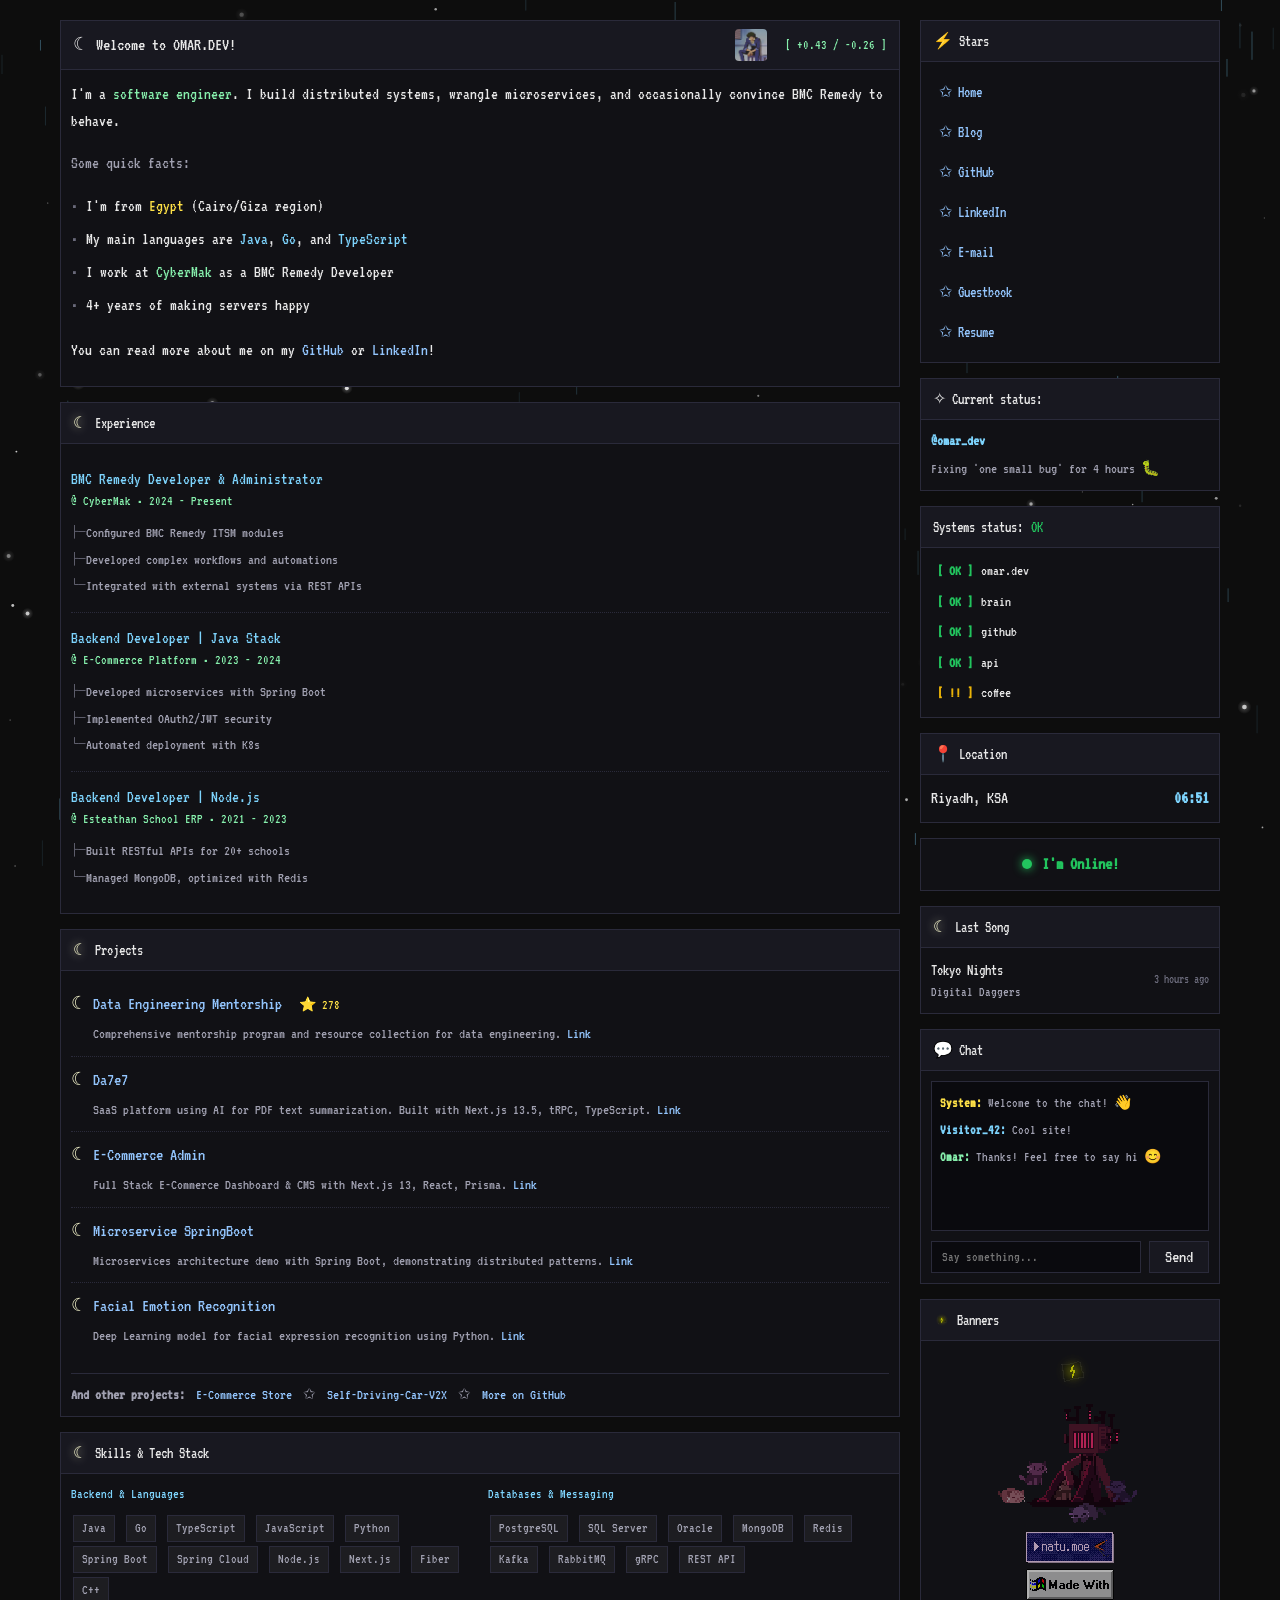
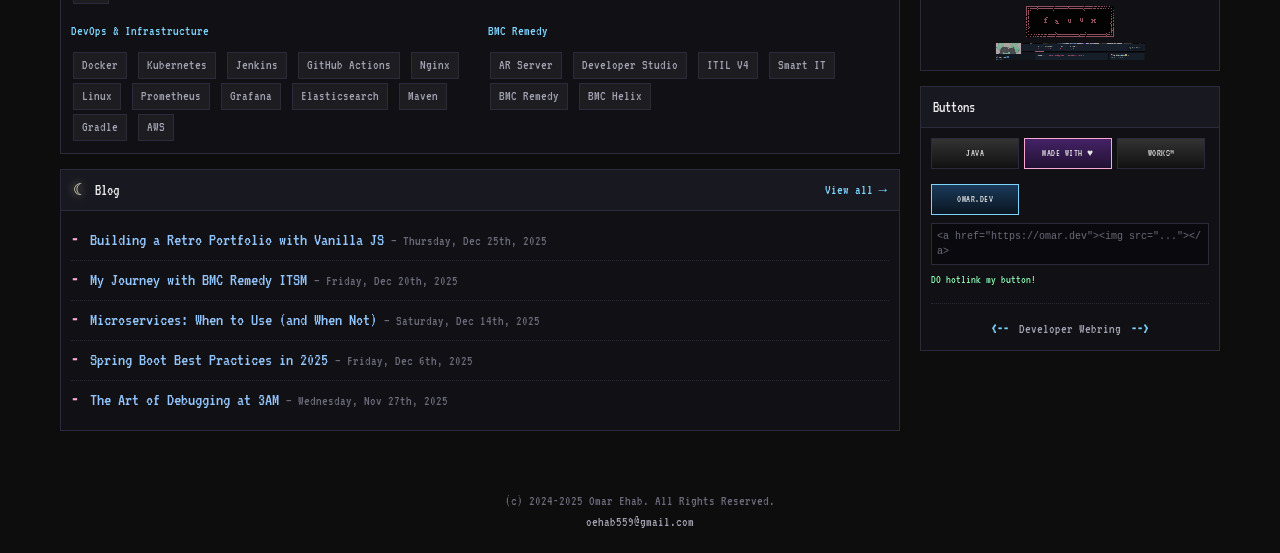
==== index.html @ df3dd36c "Revamp portfolio layout and functionality with new design elements, including a rain and stars backg" ====
<!DOCTYPE html>
<html lang="en">
<head>
  <meta charset="UTF-8">
  <meta name="viewport" content="width=device-width, initial-scale=1.0">
  <title>OMAR.DEV - Welcome!</title>
  
  <!-- Favicon -->
  <link rel="icon" href="./assets/images/neon-o-icon.svg" type="image/svg+xml">
  <link rel="alternate icon" href="./assets/images/logo-2.png" type="image/png">
  
  <!-- Google Fonts -->
  <link rel="preconnect" href="https://fonts.googleapis.com">
  <link rel="preconnect" href="https://fonts.gstatic.com" crossorigin>
  <link href="https://fonts.googleapis.com/css2?family=VT323&family=Pixelify+Sans:wght@400;500;600&display=swap" rel="stylesheet">
  
  <!-- Stylesheet -->
  <link rel="stylesheet" href="./assets/css/style.css">
</head>
<body>
  <!-- Rain/Stars Canvas Background -->
  <canvas id="background-canvas"></canvas>
  
  <!-- Main Container -->
  <div class="site-container">
    
    <!-- Left Column -->
    <div class="column column-left">
      
      <!-- Welcome Box -->
      <div class="box welcome-box">
        <div class="box-header">
          <img src="./assets/images/moon.png" alt="" class="moon-icon" onerror="this.outerHTML='☾'">
          Welcome to OMAR.DEV!
          <img src="./assets/images/new-profile pic.png" alt="Omar" class="avatar-small" onerror="this.style.display='none'">
          <a href="#" class="mood-link" id="mood-tracker" title="Mood tracker">[ +0.72 / -0.28 ]</a>
        </div>
        <div class="box-content welcome-content">
          <!-- <p>This is my <span class="highlight-text">li</span>t<span class="highlight-text">t</span>le website and portfolio with the old web aesthetic.</p> -->
          
          <p>I'm a <span class="text-green">software engineer</span>. I build distributed systems, wrangle microservices, and occasionally convince BMC Remedy to behave.</p>
          
          <p class="quick-facts-title">Some quick facts:</p>
          <ul class="quick-facts">
            <li>I'm from <span class="text-yellow">Egypt</span> (Cairo/Giza region)</li>
            <li>My main languages are <span class="text-cyan">Java</span>, <span class="text-cyan">Go</span>, and <span class="text-cyan">TypeScript</span></li>
            <!-- <li>I love <span class="moon-inline">☾</span> the Moon and dark themes</li> -->
            <li>I work at <span class="text-green">CyberMak</span> as a BMC Remedy Developer</li>
            <li>4+ years of making servers happy</li>
            <!-- <li>Coffee consumption: <span class="text-yellow">Critical</span></li> -->
          </ul>
          
          <p>You can read more about me on my <a href="https://github.com/OmarEhab007" target="_blank">GitHub</a> or <a href="https://www.linkedin.com/in/omar-e-a94808144/" target="_blank">LinkedIn</a>!</p>
        </div>
      </div>
      
      <!-- Experience Box -->
      <div class="box experience-box">
        <div class="box-header">
          <span class="moon-inline">☾</span> Experience
        </div>
        <div class="box-content">
          <div class="exp-item">
            <div class="exp-title">BMC Remedy Developer & Administrator</div>
            <div class="exp-meta">@ CyberMak • 2024 - Present</div>
            <ul class="exp-list">
              <li>Configured BMC Remedy ITSM modules</li>
              <li>Developed complex workflows and automations</li>
              <li>Integrated with external systems via REST APIs</li>
            </ul>
          </div>
          <div class="exp-item">
            <div class="exp-title">Backend Developer | Java Stack</div>
            <div class="exp-meta">@ E-Commerce Platform • 2023 - 2024</div>
            <ul class="exp-list">
              <li>Developed microservices with Spring Boot</li>
              <li>Implemented OAuth2/JWT security</li>
              <li>Automated deployment with K8s</li>
            </ul>
          </div>
          <div class="exp-item">
            <div class="exp-title">Backend Developer | Node.js</div>
            <div class="exp-meta">@ Esteathan School ERP • 2021 - 2023</div>
            <ul class="exp-list">
              <li>Built RESTful APIs for 20+ schools</li>
              <li>Managed MongoDB, optimized with Redis</li>
            </ul>
          </div>
        </div>
      </div>
      
      <!-- Projects Box -->
      <div class="box projects-box">
        <div class="box-header">
          <span class="moon-inline">☾</span> Projects
        </div>
        <div class="box-content">
          <ul class="projects-list">
            <li>
              <a href="https://github.com/OmarEhab007/Data_Engineering_Mentorship" target="_blank" class="project-link">
                <span class="project-icon">☾</span> Data Engineering Mentorship
              </a>
              <span class="project-stars">⭐ 278</span>
              <p class="project-desc">Comprehensive mentorship program and resource collection for data engineering. <a href="https://github.com/OmarEhab007/Data_Engineering_Mentorship" target="_blank">Link</a></p>
            </li>
            <li>
              <a href="https://github.com/OmarEhab007/Da7e7" target="_blank" class="project-link">
                <span class="project-icon">☾</span> Da7e7
              </a>
              <p class="project-desc">SaaS platform using AI for PDF text summarization. Built with Next.js 13.5, tRPC, TypeScript. <a href="https://github.com/OmarEhab007/Da7e7" target="_blank">Link</a></p>
            </li>
            <li>
              <a href="https://github.com/OmarEhab007/ecommerce-admin" target="_blank" class="project-link">
                <span class="project-icon">☾</span> E-Commerce Admin
              </a>
              <p class="project-desc">Full Stack E-Commerce Dashboard & CMS with Next.js 13, React, Prisma. <a href="https://github.com/OmarEhab007/ecommerce-admin" target="_blank">Link</a></p>
            </li>
            <li>
              <a href="https://github.com/OmarEhab007/Microservice-SpringBoot" target="_blank" class="project-link">
                <span class="project-icon">☾</span> Microservice SpringBoot
              </a>
              <p class="project-desc">Microservices architecture demo with Spring Boot, demonstrating distributed patterns. <a href="https://github.com/OmarEhab007/Microservice-SpringBoot" target="_blank">Link</a></p>
            </li>
            <li>
              <a href="https://github.com/OmarEhab007/Facial-emotion-recognition" target="_blank" class="project-link">
                <span class="project-icon">☾</span> Facial Emotion Recognition
              </a>
              <p class="project-desc">Deep Learning model for facial expression recognition using Python. <a href="https://github.com/OmarEhab007/Facial-emotion-recognition" target="_blank">Link</a></p>
            </li>
          </ul>
          
          <div class="other-projects">
            <strong>And other projects:</strong>
            <a href="https://github.com/OmarEhab007/ecommerce-store" target="_blank">E-Commerce Store</a> ✩
            <a href="https://github.com/OmarEhab007" target="_blank">Self-Driving-Car-V2X</a> ✩
            <a href="https://github.com/OmarEhab007" target="_blank">More on GitHub</a>
          </div>
        </div>
      </div>
      
      <!-- Skills Box -->
      <div class="box skills-box">
        <div class="box-header">
          <span class="moon-inline">☾</span> Skills & Tech Stack
        </div>
        <div class="box-content">
          <div class="skills-grid">
            <div class="skill-group">
              <h4>Backend & Languages</h4>
              <span class="skill-tag">Java</span>
              <span class="skill-tag">Go</span>
              <span class="skill-tag">TypeScript</span>
              <span class="skill-tag">JavaScript</span>
              <span class="skill-tag">Python</span>
              <span class="skill-tag">Spring Boot</span>
              <span class="skill-tag">Spring Cloud</span>
              <span class="skill-tag">Node.js</span>
              <span class="skill-tag">Next.js</span>
              <span class="skill-tag">Fiber</span>
              <span class="skill-tag">C++</span>
            </div>
            <div class="skill-group">
              <h4>Databases & Messaging</h4>
              <span class="skill-tag">PostgreSQL</span>
              <span class="skill-tag">SQL Server</span>
              <span class="skill-tag">Oracle</span>
              <span class="skill-tag">MongoDB</span>
              <span class="skill-tag">Redis</span>
              <span class="skill-tag">Kafka</span>
              <span class="skill-tag">RabbitMQ</span>
              <span class="skill-tag">gRPC</span>
              <span class="skill-tag">REST API</span>
            </div>
            <div class="skill-group">
              <h4>DevOps & Infrastructure</h4>
              <span class="skill-tag">Docker</span>
              <span class="skill-tag">Kubernetes</span>
              <span class="skill-tag">Jenkins</span>
              <span class="skill-tag">GitHub Actions</span>
              <span class="skill-tag">Nginx</span>
              <span class="skill-tag">Linux</span>
              <span class="skill-tag">Prometheus</span>
              <span class="skill-tag">Grafana</span>
              <span class="skill-tag">Elasticsearch</span>
              <span class="skill-tag">Maven</span>
              <span class="skill-tag">Gradle</span>
              <span class="skill-tag">AWS</span>
            </div>
            <div class="skill-group">
              <h4>BMC Remedy</h4>
              <span class="skill-tag">AR Server</span>
              <span class="skill-tag">Developer Studio</span>
              <span class="skill-tag">ITIL V4</span>
              <span class="skill-tag">Smart IT</span>
              <span class="skill-tag">BMC Remedy</span>
              <span class="skill-tag">BMC Helix</span>
            </div>
          </div>
        </div>
      </div>
      
      <!-- Blog Box -->
      <div class="box blog-box">
        <div class="box-header">
          <span class="moon-inline">☾</span> Blog
          <a href="blog.html" class="view-all-link" title="View all posts">View all →</a>
        </div>
        <div class="box-content">
          <ul class="blog-list">
            <li>
              <span class="blog-bullet">-</span>
              <a href="blog.html?post=building-retro-portfolio">Building a Retro Portfolio with Vanilla JS</a>
              <span class="blog-date">— Thursday, Dec 25th, 2025</span>
            </li>
            <li>
              <span class="blog-bullet">-</span>
              <a href="blog.html?post=bmc-remedy-journey">My Journey with BMC Remedy ITSM</a>
              <span class="blog-date">— Friday, Dec 20th, 2025</span>
            </li>
            <li>
              <span class="blog-bullet">-</span>
              <a href="blog.html?post=microservices-when-to-use">Microservices: When to Use (and When Not)</a>
              <span class="blog-date">— Saturday, Dec 14th, 2025</span>
            </li>
            <li>
              <span class="blog-bullet">-</span>
              <a href="blog.html?post=spring-boot-best-practices">Spring Boot Best Practices in 2025</a>
              <span class="blog-date">— Friday, Dec 6th, 2025</span>
            </li>
            <li>
              <span class="blog-bullet">-</span>
              <a href="blog.html?post=debugging-at-3am">The Art of Debugging at 3AM</a>
              <span class="blog-date">— Wednesday, Nov 27th, 2025</span>
            </li>
          </ul>
        </div>
      </div>
      
    </div>
    
    <!-- Right Column -->
    <div class="column column-right">
      
      <!-- Navigation Links -->
      <div class="box links-box">
        <div class="box-header">
          <img src="./assets/images/electricity.png" alt="" class="elec-icon" onerror="this.outerHTML='⚡'">
          Stars
        </div>
        <div class="box-content">
          <ul class="nav-links">
            <li><a href="#" class="nav-link">✩ Home</a></li>
            <li><a href="blog.html" class="nav-link">✩ Blog</a></li>
            <li><a href="https://github.com/OmarEhab007" target="_blank" class="nav-link">✩ GitHub</a></li>
            <li><a href="https://www.linkedin.com/in/omar-e-a94808144/" target="_blank" class="nav-link">✩ LinkedIn</a></li>
            <li><a href="mailto:oehab559@gmail.com" class="nav-link">✩ E-mail</a></li>
            <li><a href="#guestbook" class="nav-link">✩ Guestbook</a></li>
            <li><a href="./Omar_Ehab_resume.pdf" target="_blank" class="nav-link">✩ Resume</a></li>
          </ul>
        </div>
      </div>
      
      <!-- Current Status -->
      <div class="box current-status-box">
        <div class="box-header">✧ Current status:</div>
        <div class="box-content">
          <div class="twitter-status">
            <span class="status-username">@omar_dev</span>
            <p class="status-text" id="current-status-text">Probably debugging something at 3am ☕</p>
          </div>
        </div>
      </div>
      
      <!-- System Status -->
      <div class="box status-box">
        <div class="box-header">Systems status: <span class="status-ok-text">OK</span></div>
        <div class="box-content status-content">
          <div class="status-item"><span class="status-ok">[ OK ]</span> omar.dev</div>
          <div class="status-item"><span class="status-ok">[ OK ]</span> brain</div>
          <div class="status-item"><span class="status-ok">[ OK ]</span> github</div>
          <div class="status-item"><span class="status-ok">[ OK ]</span> api</div>
          <div class="status-item clickable" id="coffee-status"><span class="status-warn">[ !! ]</span> coffee</div>
          <!-- <div class="status-item"><span class="status-warn">[ ?? ]</span> sanity</div> -->
        </div>
      </div>
      
      <!-- Weather/Location Widget -->
      <div class="box location-box">
        <div class="box-header">📍 Location</div>
        <div class="box-content">
          <div class="location-info">
            <span class="location-city">Riyadh, KSA</span>
            <span class="location-time" id="local-time">--:--</span>
          </div>
        </div>
      </div>
      
      <!-- Online Status -->
      <div class="box online-box">
        <div class="online-indicator">
          <span class="online-dot"></span>
          <span class="online-text">I'm Online!</span>
        </div>
      </div>
      
      <!-- Now Playing -->
      <div class="box nowplaying-box">
        <div class="box-header">
          <span class="moon-inline">☾</span> Last Song
        </div>
        <div class="box-content nowplaying-content">
          <div class="track-info">
            <a href="https://www.last.fm/music/M83/_/Midnight+City" target="_blank" class="track-link">
              <span class="track-name" id="lastfm-track">Midnight City</span>
              <span class="track-artist" id="lastfm-artist">M83</span>
            </a>
          </div>
          <div class="track-time" id="lastfm-time">2 hours ago</div>
        </div>
      </div>
      
      <!-- Chat Widget -->
      <div class="box chat-box">
        <div class="box-header">
          <img src="./assets/images/chat.png" alt="" class="chat-icon" onerror="this.outerHTML='💬'">
          Chat
        </div>
        <div class="box-content">
          <div class="chat-messages" id="chat-messages">
            <div class="chat-msg">
              <span class="chat-user system">System:</span>
              <span class="chat-text">Welcome to the chat! 👋</span>
            </div>
            <div class="chat-msg">
              <span class="chat-user visitor">Visitor_42:</span>
              <span class="chat-text">Cool site!</span>
            </div>
            <div class="chat-msg">
              <span class="chat-user omar">Omar:</span>
              <span class="chat-text">Thanks! Feel free to say hi 😊</span>
            </div>
          </div>
          <div class="chat-input-area">
            <input type="text" id="chat-input" placeholder="Say something..." maxlength="100">
            <button id="chat-send">Send</button>
          </div>
        </div>
      </div>
      
      <!-- Banners -->
      <div class="box banners-box">
        <div class="box-header">
          <img src="./assets/images/electricity_on.png" alt="" class="elec-icon" onerror="this.style.display='none'">
          Banners
        </div>
        <div class="box-content banners-content">
          <div class="banners-list">
            <a href="https://github.com/OmarEhab007" target="_blank" class="banner-link floating" title="Electricity">
              <img src="./assets/images/electricity_on.png" alt="Electricity" class="banner-img">
            </a>
            <a href="https://github.com/OmarEhab007" target="_blank" class="banner-link gliding" title="Kelvin">
              <img src="./assets/images/kelvin.gif" alt="Kelvin" class="banner-img">
            </a>
            <a href="https://natu.moe" target="_blank" class="banner-link floating" title="Natu.moe">
              <img src="./assets/images/natumoe.gif" alt="Natu.moe" class="banner-img">
            </a>
            <a href="https://github.com/OmarEhab007" target="_blank" class="banner-link gliding" title="Windows 95">
              <img src="./assets/images/win95.gif" alt="Windows 95" class="banner-img">
            </a>
            <a href="https://fauux.neocities.org" target="_blank" class="banner-link floating" title="Fauux">
              <img src="./assets/images/fauux.gif" alt="Fauux" class="banner-img">
            </a>
            <a href="https://github.com/OmarEhab007" target="_blank" class="banner-link gliding" title="Old Twitter">
              <img src="./assets/images/oldtwitter.gif" alt="Old Twitter" class="banner-img">
            </a>
          </div>
        </div>
      </div>
      
      <!-- 88x31 Buttons -->
      <div class="box buttons-box">
        <div class="box-header">Buttons</div>
        <div class="box-content buttons-content">
          <div class="buttons-grid">
            <!-- <a href="#" class="button-88x31" title="HTML5">
              <span>HTML5</span>
            </a> -->
            <!-- <a href="#" class="button-88x31" title="CSS3">
              <span>CSS3</span>
            </a> -->
            <!-- <a href="#" class="button-88x31" title="JavaScript">
              <span>JS</span>
            </a> -->
            <a href="#" class="button-88x31" title="Java">
              <span>JAVA</span>
            </a>
            <a href="#" class="button-88x31 special" title="Made with love">
              <span>Made with ♥</span>
            </a>
            <!-- <a href="#" class="button-88x31" title="Web 1.0 Aesthetic">
              <span>Web 1.0</span>
            </a>
            <a href="#" class="button-88x31" title="No AI Art">
              <span>NO AI ART</span>
            </a> -->
            <a href="#" class="button-88x31" title="Works on my machine">
              <span>WORKS™</span>
            </a>
          </div>
          
          <!-- <div class="cool-sites">
            <p><em>&lt;-- cool sites</em></p>
            <div class="cool-sites-buttons">
              <a href="https://neocities.org" target="_blank" class="button-88x31-img" title="Neocities">
                <span>neocities</span>
              </a>
            </div>
          </div> -->
          
          <!-- My Button -->
          <div class="my-button-section">
            <div class="button-88x31 my-button">
              <span>OMAR.DEV</span>
            </div>
            <div class="hotlink-code">
              <code>&lt;a href="https://omar.dev"&gt;&lt;img src="..."&gt;&lt;/a&gt;</code>
              <p class="hotlink-note">DO hotlink my button!</p>
            </div>
          </div>
          
          <!-- Webring -->
          <div class="webring">
            <a href="#" class="webring-link">&lt;--</a>
            <span class="webring-name">Developer Webring</span>
            <a href="#" class="webring-link">--&gt;</a>
          </div>
        </div>
      </div>
      
    </div>
    
  </div>
  
  <!-- Footer -->
  <footer class="site-footer">
    <p>(c) 2024-2025 Omar Ehab. All Rights Reserved.</p>
    <p><a href="mailto:oehab559@gmail.com">oehab559@gmail.com</a></p>
  </footer>

  <!-- JavaScript -->
  <script src="./assets/js/script.js"></script>
</body>
</html>
---- assets/css/style.css ----
/*-----------------------------------*\
  #OMAR.DEV - dimden.dev inspired
  Retro Web / Neocities Aesthetic
\*-----------------------------------*/

/*-----------------------------------*\
  #CSS VARIABLES
\*-----------------------------------*/

:root {
  /* Background Colors */
  --bg-dark: #0d0d0d;
  --bg-box: #111115;
  --bg-box-header: #181820;
  --bg-input: #0a0a0e;
  
  /* Border Colors */
  --border-main: #2a2a3a;
  --border-hover: #3a3a5a;
  
  /* Text Colors */
  --text-primary: #e8e8e8;
  --text-secondary: #a0a0b0;
  --text-dim: #6a6a7a;
  --text-cyan: #7dd3fc;
  --text-green: #86efac;
  --text-yellow: #fde047;
  --text-pink: #f9a8d4;
  --text-purple: #c4b5fd;
  
  /* Status Colors */
  --status-ok: #22c55e;
  --status-warn: #eab308;
  --status-error: #ef4444;
  
  /* Accent */
  --accent-moon: #ffffd4;
  --accent-link: #93c5fd;
  --accent-link-hover: #f9a8d4;
  
  /* Typography */
  --font-main: 'VT323', 'Courier New', monospace;
  --font-pixel: 'Pixelify Sans', 'VT323', monospace;
  
  /* Sizes */
  --border-radius: 0px;
  --box-padding: 10px;
  
  /* Transitions */
  --transition: 0.15s ease;
}

/*-----------------------------------*\
  #CSS RESET
\*-----------------------------------*/

*,
*::before,
*::after {
  margin: 0;
  padding: 0;
  box-sizing: border-box;
}

html {
  scroll-behavior: smooth;
}

body {
  font-family: var(--font-main);
  font-size: 18px;
  line-height: 1.5;
  color: var(--text-primary);
  background: var(--bg-dark);
  min-height: 100vh;
}

a {
  color: var(--accent-link);
  text-decoration: none;
  transition: color var(--transition);
}

a:hover {
  color: var(--accent-link-hover);
}

ul, ol {
  list-style: none;
}

img {
  max-width: 100%;
  display: inline-block;
  vertical-align: middle;
}

button, input, textarea {
  font-family: inherit;
  font-size: inherit;
}

button {
  cursor: pointer;
}

/*-----------------------------------*\
  #CANVAS BACKGROUND
\*-----------------------------------*/

#background-canvas {
  position: fixed;
  top: 0;
  left: 0;
  width: 100%;
  height: 100%;
  z-index: -1;
  pointer-events: none;
}

/*-----------------------------------*\
  #SITE CONTAINER
\*-----------------------------------*/

.site-container {
  max-width: 1200px;
  margin: 0 auto;
  padding: 20px;
  display: grid;
  grid-template-columns: 1fr 300px;
  gap: 20px;
}

/*-----------------------------------*\
  #COLUMNS
\*-----------------------------------*/

.column {
  display: flex;
  flex-direction: column;
  gap: 15px;
}

.column-left {
  /* Main content column */
}

.column-right {
  /* Sidebar column */
}

/*-----------------------------------*\
  #BOX COMPONENT
\*-----------------------------------*/

.box {
  background: var(--bg-box);
  border: 1px solid var(--border-main);
  border-radius: var(--border-radius);
}

.box-header {
  background: var(--bg-box-header);
  padding: 8px 12px;
  border-bottom: 1px solid var(--border-main);
  font-size: 16px;
  color: var(--text-primary);
  display: flex;
  align-items: center;
  gap: 8px;
  flex-wrap: wrap;
}

.box-content {
  padding: var(--box-padding);
}

/*-----------------------------------*\
  #WELCOME BOX
\*-----------------------------------*/

.welcome-box .box-header {
  font-size: 18px;
}

.moon-icon {
  width: 20px;
  height: 20px;
  image-rendering: pixelated;
}

.avatar-small {
  width: 32px;
  height: 32px;
  border-radius: 4px;
  margin-left: auto;
}

.mood-link {
  font-size: 14px;
  color: var(--text-green);
  margin-left: 10px;
}

.mood-link:hover {
  color: var(--text-yellow);
}

.welcome-content {
  font-size: 17px;
  line-height: 1.6;
}

.welcome-content p {
  margin-bottom: 12px;
}

.highlight-text {
  text-decoration: underline;
  text-decoration-style: dotted;
}

.text-cyan { color: var(--text-cyan); }
.text-green { color: var(--text-green); }
.text-yellow { color: var(--text-yellow); }
.text-pink { color: var(--text-pink); }
.text-purple { color: var(--text-purple); }

.moon-inline {
  color: var(--accent-moon);
  text-shadow: 0 0 10px var(--accent-moon);
}

.quick-facts-title {
  color: var(--text-secondary);
  margin-top: 15px;
}

.quick-facts {
  margin: 10px 0 15px 0;
}

.quick-facts li {
  padding: 3px 0;
  padding-left: 15px;
  position: relative;
}

.quick-facts li::before {
  content: '•';
  position: absolute;
  left: 0;
  color: var(--text-dim);
}

/*-----------------------------------*\
  #BLOG BOX
\*-----------------------------------*/

.rss-link {
  margin-left: auto;
  font-size: 14px;
}

.view-all-link {
  margin-left: auto;
  font-size: 14px;
  color: var(--text-cyan);
}

.view-all-link:hover {
  color: var(--text-pink);
}

.blog-list li {
  padding: 6px 0;
  border-bottom: 1px dotted var(--border-main);
}

.blog-list li:last-child {
  border-bottom: none;
}

.blog-bullet {
  color: var(--text-pink);
  font-weight: bold;
  margin-right: 5px;
}

.blog-date {
  color: var(--text-dim);
  font-size: 14px;
}

/*-----------------------------------*\
  #PROJECTS BOX
\*-----------------------------------*/

.projects-list li {
  padding: 10px 0;
  border-bottom: 1px dotted var(--border-main);
}

.projects-list li:last-child {
  border-bottom: none;
}

.project-link {
  font-size: 18px;
  display: inline-flex;
  align-items: center;
  gap: 6px;
}

.project-icon {
  color: var(--accent-moon);
}

.project-stars {
  font-size: 14px;
  color: var(--text-yellow);
  margin-left: 10px;
}

.project-desc {
  font-size: 15px;
  color: var(--text-secondary);
  margin-top: 5px;
  padding-left: 22px;
}

.other-projects {
  margin-top: 15px;
  padding-top: 10px;
  border-top: 1px solid var(--border-main);
  font-size: 15px;
  color: var(--text-secondary);
}

.other-projects a {
  margin: 0 5px;
}

/*-----------------------------------*\
  #SKILLS BOX
\*-----------------------------------*/

.skills-grid {
  display: grid;
  grid-template-columns: repeat(2, 1fr);
  gap: 15px;
}

.skill-group h4 {
  font-size: 14px;
  color: var(--text-cyan);
  margin-bottom: 8px;
  font-weight: normal;
}

.skill-tag {
  display: inline-block;
  font-size: 14px;
  color: var(--text-secondary);
  background: rgba(255, 255, 255, 0.05);
  padding: 2px 8px;
  margin: 2px;
  border: 1px solid var(--border-main);
}

/*-----------------------------------*\
  #EXPERIENCE BOX
\*-----------------------------------*/

.exp-item {
  padding: 12px 0;
  border-bottom: 1px dotted var(--border-main);
}

.exp-item:last-child {
  border-bottom: none;
}

.exp-title {
  font-size: 17px;
  color: var(--text-cyan);
}

.exp-meta {
  font-size: 14px;
  color: var(--text-green);
  margin-bottom: 8px;
}

.exp-list {
  font-size: 15px;
  color: var(--text-secondary);
}

.exp-list li {
  padding: 2px 0;
  padding-left: 15px;
  position: relative;
}

.exp-list li::before {
  content: '├─';
  position: absolute;
  left: 0;
  color: var(--text-dim);
  font-size: 12px;
}

.exp-list li:last-child::before {
  content: '└─';
}

/*-----------------------------------*\
  #STATUS BOX
\*-----------------------------------*/

.status-ok-text {
  color: var(--status-ok);
}

.status-content {
  padding: 8px !important;
}

.status-item {
  font-size: 15px;
  padding: 4px 8px;
  display: flex;
  align-items: center;
  gap: 8px;
}

.status-item.clickable {
  cursor: pointer;
  transition: background var(--transition);
}

.status-item.clickable:hover {
  background: rgba(234, 179, 8, 0.1);
}

.status-ok {
  color: var(--status-ok);
  font-weight: bold;
}

.status-warn {
  color: var(--status-warn);
  font-weight: bold;
}

.status-error {
  color: var(--status-error);
  font-weight: bold;
}

/*-----------------------------------*\
  #CHAT BOX
\*-----------------------------------*/

.chat-icon {
  width: 18px;
  height: 18px;
}

.chat-messages {
  height: 150px;
  overflow-y: auto;
  background: var(--bg-input);
  border: 1px solid var(--border-main);
  padding: 8px;
  margin-bottom: 10px;
  font-size: 14px;
}

.chat-msg {
  padding: 3px 0;
}

.chat-user {
  font-weight: bold;
}

.chat-user.system { color: var(--text-yellow); }
.chat-user.visitor { color: var(--text-cyan); }
.chat-user.omar { color: var(--text-green); }

.chat-text {
  color: var(--text-secondary);
}

.chat-input-area {
  display: flex;
  gap: 8px;
}

.chat-input-area input {
  flex: 1;
  background: var(--bg-input);
  border: 1px solid var(--border-main);
  color: var(--text-primary);
  padding: 6px 10px;
  font-size: 14px;
}

.chat-input-area input:focus {
  outline: none;
  border-color: var(--text-cyan);
}

.chat-input-area button {
  background: var(--bg-box-header);
  border: 1px solid var(--border-main);
  color: var(--text-primary);
  padding: 6px 15px;
  transition: all var(--transition);
}

.chat-input-area button:hover {
  background: var(--text-cyan);
  color: var(--bg-dark);
}

/*-----------------------------------*\
  #NOW PLAYING BOX
\*-----------------------------------*/

.nowplaying-content {
  display: flex;
  align-items: center;
  justify-content: space-between;
  gap: 10px;
}

.track-link {
  display: flex;
  flex-direction: column;
}

.track-name {
  font-size: 16px;
  color: var(--text-primary);
}

.track-artist {
  font-size: 14px;
  color: var(--text-secondary);
}

.track-time {
  font-size: 13px;
  color: var(--text-dim);
}

/*-----------------------------------*\
  #NAV LINKS BOX
\*-----------------------------------*/

.elec-icon {
  width: 16px;
  height: 16px;
}

.nav-links li {
  padding: 4px 0;
}

.nav-link {
  font-size: 16px;
  display: block;
  padding: 4px 8px;
  transition: all var(--transition);
}

.nav-link:hover {
  background: rgba(147, 197, 253, 0.1);
}

/*-----------------------------------*\
  #ONLINE STATUS
\*-----------------------------------*/

.online-box {
  text-align: center;
}

.online-indicator {
  padding: 12px;
  display: flex;
  align-items: center;
  justify-content: center;
  gap: 10px;
}

.online-dot {
  width: 10px;
  height: 10px;
  background: var(--status-ok);
  border-radius: 50%;
  animation: pulse 2s infinite;
  box-shadow: 0 0 10px var(--status-ok);
}

@keyframes pulse {
  0%, 100% { opacity: 1; transform: scale(1); }
  50% { opacity: 0.6; transform: scale(1.2); }
}

.online-text {
  color: var(--status-ok);
  font-weight: bold;
}

/*-----------------------------------*\
  #CURRENT STATUS
\*-----------------------------------*/

.twitter-status {
  font-size: 15px;
}

.status-username {
  color: var(--text-cyan);
  font-weight: bold;
}

.status-text {
  color: var(--text-secondary);
  margin-top: 5px;
}

/*-----------------------------------*\
  #LOCATION BOX
\*-----------------------------------*/

.location-info {
  display: flex;
  justify-content: space-between;
  align-items: center;
}

.location-city {
  color: var(--text-primary);
}

.location-time {
  color: var(--text-cyan);
  font-weight: bold;
}

/*-----------------------------------*\
  #BANNERS BOX
\*-----------------------------------*/

.banners-content {
  padding: 10px;
  position: relative;
  overflow: hidden;
  background: var(--bg-box);
}

.banners-list {
  display: flex;
  flex-direction: column;
  gap: 6px;
  margin-bottom: 0;
  position: relative;
  z-index: 1;
}

.banner-link {
  display: block;
  text-decoration: none;
  transition: all 0.3s ease;
  position: relative;
  max-width: 150px;
  margin: 0 auto;
  opacity: 0.8;
}

.banner-img {
  display: block;
  width: 100%;
  max-width: 150px;
  height: auto;
  image-rendering: pixelated;
  image-rendering: -moz-crisp-edges;
  image-rendering: crisp-edges;
  transition: all 0.3s ease;
  filter: brightness(0.85);
}

/* Floating banners animation - gentle up and down */
.banner-link.floating .banner-img {
  animation: float 4s ease-in-out infinite;
}

@keyframes float {
  0%, 100% {
    transform: translateY(0px);
  }
  50% {
    transform: translateY(-8px);
  }
}

/* Gliding banners animation - subtle horizontal movement */
.banner-link.gliding .banner-img {
  animation: glide 5s ease-in-out infinite;
}

@keyframes glide {
  0%, 100% {
    transform: translateX(0px);
  }
  50% {
    transform: translateX(8px);
  }
}

/* Neon glow effects on hover */
.banner-link:hover .banner-img {
  filter: brightness(1.3) drop-shadow(0 0 8px rgba(125, 211, 252, 0.8)) drop-shadow(0 0 12px rgba(125, 211, 252, 0.6)) drop-shadow(0 0 16px rgba(125, 211, 252, 0.4));
  transform: scale(1.05);
  opacity: 1;
}

.banner-link:hover {
  opacity: 1;
}

/* Variant neon effects for different banners */
.banner-link:nth-child(1):hover .banner-img {
  filter: brightness(1.4) drop-shadow(0 0 10px rgba(255, 255, 255, 0.9)) drop-shadow(0 0 15px rgba(255, 255, 255, 0.7)) drop-shadow(0 0 20px rgba(255, 255, 255, 0.5));
}

.banner-link:nth-child(2):hover .banner-img {
  filter: brightness(1.3) drop-shadow(0 0 8px rgba(249, 168, 212, 0.8)) drop-shadow(0 0 12px rgba(249, 168, 212, 0.6)) drop-shadow(0 0 16px rgba(249, 168, 212, 0.4));
}

.banner-link:nth-child(3):hover .banner-img {
  filter: brightness(1.35) drop-shadow(0 0 9px rgba(125, 211, 252, 0.85)) drop-shadow(0 0 14px rgba(125, 211, 252, 0.65)) drop-shadow(0 0 18px rgba(125, 211, 252, 0.45));
}

.banner-link:nth-child(4):hover .banner-img {
  filter: brightness(1.3) drop-shadow(0 0 8px rgba(253, 224, 71, 0.8)) drop-shadow(0 0 12px rgba(253, 224, 71, 0.6)) drop-shadow(0 0 16px rgba(253, 224, 71, 0.4));
}

.banner-link:nth-child(5):hover .banner-img {
  filter: brightness(1.3) drop-shadow(0 0 8px rgba(249, 168, 212, 0.8)) drop-shadow(0 0 12px rgba(249, 168, 212, 0.6)) drop-shadow(0 0 16px rgba(249, 168, 212, 0.4));
}

.banner-link:nth-child(6):hover .banner-img {
  filter: brightness(1.3) drop-shadow(0 0 8px rgba(125, 211, 252, 0.8)) drop-shadow(0 0 12px rgba(125, 211, 252, 0.6)) drop-shadow(0 0 16px rgba(125, 211, 252, 0.4));
}

.banner-link:active .banner-img {
  transform: scale(0.95);
}

/*-----------------------------------*\
  #88x31 BUTTONS
\*-----------------------------------*/

.buttons-content {
  padding: 10px;
}

.buttons-grid {
  display: flex;
  flex-wrap: wrap;
  gap: 5px;
  margin-bottom: 15px;
}

.button-88x31 {
  width: 88px;
  height: 31px;
  background: linear-gradient(180deg, #333 0%, #111 100%);
  border: 1px solid var(--border-main);
  display: flex;
  align-items: center;
  justify-content: center;
  color: var(--text-primary);
  font-size: 10px;
  text-transform: uppercase;
  letter-spacing: 0.5px;
  transition: all var(--transition);
  text-decoration: none;
}

.button-88x31:hover {
  border-color: var(--text-cyan);
  box-shadow: 0 0 8px rgba(125, 211, 252, 0.3);
  color: var(--text-cyan);
}

.button-88x31.special {
  background: linear-gradient(180deg, #442266 0%, #221133 100%);
  border-color: var(--text-pink);
}

.button-88x31.special:hover {
  border-color: var(--text-pink);
  box-shadow: 0 0 8px rgba(249, 168, 212, 0.3);
  color: var(--text-pink);
}

.button-88x31-img {
  width: 88px;
  height: 31px;
  background: linear-gradient(180deg, #222 0%, #0a0a0a 100%);
  border: 1px solid var(--border-main);
  display: flex;
  align-items: center;
  justify-content: center;
  font-size: 9px;
  color: var(--text-secondary);
  text-decoration: none;
}

.button-88x31-img:hover {
  border-color: var(--accent-link);
}

.cool-sites {
  margin-bottom: 15px;
  padding-bottom: 15px;
  border-bottom: 1px dotted var(--border-main);
}

.cool-sites p {
  font-size: 14px;
  color: var(--text-dim);
  margin-bottom: 8px;
}

.cool-sites-buttons {
  display: flex;
  flex-wrap: wrap;
  gap: 5px;
}

.my-button-section {
  margin-bottom: 15px;
  padding-bottom: 15px;
  border-bottom: 1px dotted var(--border-main);
}

.my-button {
  background: linear-gradient(180deg, #1a3a5a 0%, #0a1520 100%);
  border-color: var(--text-cyan);
  margin-bottom: 8px;
}

.hotlink-code {
  font-size: 12px;
}

.hotlink-code code {
  display: block;
  background: var(--bg-input);
  padding: 5px;
  border: 1px solid var(--border-main);
  color: var(--text-dim);
  font-size: 10px;
  word-break: break-all;
}

.hotlink-note {
  color: var(--text-green);
  font-size: 12px;
  margin-top: 5px;
}

.webring {
  display: flex;
  align-items: center;
  justify-content: center;
  gap: 10px;
  font-size: 14px;
}

.webring-link {
  color: var(--text-cyan);
  font-weight: bold;
}

.webring-name {
  color: var(--text-secondary);
}

/*-----------------------------------*\
  #GUESTBOOK
\*-----------------------------------*/

.guestbook-entries {
  max-height: 200px;
  overflow-y: auto;
  margin-bottom: 15px;
  padding-right: 5px;
}

.gb-entry {
  padding: 10px;
  background: var(--bg-input);
  border: 1px solid var(--border-main);
  margin-bottom: 8px;
}

.gb-name {
  color: var(--text-cyan);
  font-weight: bold;
}

.gb-date {
  color: var(--text-dim);
  font-size: 12px;
  margin-left: 10px;
}

.gb-msg {
  color: var(--text-secondary);
  margin-top: 5px;
  font-size: 15px;
}

.guestbook-form {
  display: flex;
  flex-direction: column;
  gap: 8px;
}

.guestbook-form input,
.guestbook-form textarea {
  background: var(--bg-input);
  border: 1px solid var(--border-main);
  color: var(--text-primary);
  padding: 8px;
  font-size: 14px;
}

.guestbook-form input:focus,
.guestbook-form textarea:focus {
  outline: none;
  border-color: var(--text-cyan);
}

.guestbook-form textarea {
  min-height: 60px;
  resize: vertical;
}

.guestbook-form button {
  background: var(--bg-box-header);
  border: 1px solid var(--border-main);
  color: var(--text-primary);
  padding: 8px 15px;
  align-self: flex-start;
  transition: all var(--transition);
}

.guestbook-form button:hover {
  background: var(--text-cyan);
  color: var(--bg-dark);
}

/*-----------------------------------*\
  #CONTROLS BOX
\*-----------------------------------*/

.controls-content {
  display: flex;
  flex-direction: column;
  gap: 8px;
}

.control-item {
  display: flex;
  align-items: center;
  gap: 10px;
  font-size: 14px;
  color: var(--text-secondary);
  cursor: pointer;
}

.control-item input {
  accent-color: var(--text-cyan);
}

.control-item:hover {
  color: var(--text-primary);
}

/*-----------------------------------*\
  #FOOTER
\*-----------------------------------*/

.site-footer {
  text-align: center;
  padding: 20px;
  margin-top: 20px;
  font-size: 14px;
  color: var(--text-dim);
}

.site-footer a {
  color: var(--text-secondary);
}

/*-----------------------------------*\
  #SCROLLBAR
\*-----------------------------------*/

::-webkit-scrollbar {
  width: 8px;
  height: 8px;
}

::-webkit-scrollbar-track {
  background: var(--bg-dark);
}

::-webkit-scrollbar-thumb {
  background: var(--border-main);
}

::-webkit-scrollbar-thumb:hover {
  background: var(--border-hover);
}

/*-----------------------------------*\
  #SELECTION
\*-----------------------------------*/

::selection {
  background: var(--text-pink);
  color: var(--bg-dark);
}

/*-----------------------------------*\
  #RESPONSIVE - TABLET
\*-----------------------------------*/

@media (max-width: 900px) {
  .site-container {
    grid-template-columns: 1fr;
  }
  
  .column-right {
    display: grid;
    grid-template-columns: repeat(2, 1fr);
    gap: 15px;
  }
  
  .buttons-box {
    grid-column: 1 / -1;
  }
  
  .guestbook-box {
    grid-column: 1 / -1;
  }
}

/*-----------------------------------*\
  #RESPONSIVE - MOBILE
\*-----------------------------------*/

@media (max-width: 600px) {
  .site-container {
    padding: 10px;
  }
  
  .column-right {
    grid-template-columns: 1fr;
  }
  
  .skills-grid {
    grid-template-columns: 1fr;
  }
  
  .box-header {
    font-size: 14px;
  }
  
  .welcome-content {
    font-size: 15px;
  }
  
  .buttons-grid {
    justify-content: center;
  }
}

/*-----------------------------------*\
  #RAIN DROPS (for rain effect)
\*-----------------------------------*/

.rain-drop {
  position: fixed;
  top: -50px;
  width: 2px;
  height: 20px;
  background: linear-gradient(180deg, transparent, rgba(125, 211, 252, 0.4));
  pointer-events: none;
  z-index: -1;
}

/*-----------------------------------*\
  #NOTIFICATION
\*-----------------------------------*/

.notification {
  position: fixed;
  top: 20px;
  left: 50%;
  transform: translateX(-50%);
  background: var(--bg-box);
  border: 1px solid var(--text-cyan);
  color: var(--text-primary);
  padding: 12px 24px;
  font-size: 14px;
  z-index: 1000;
  animation: slide-down 0.3s ease;
}

@keyframes slide-down {
  from {
    opacity: 0;
    transform: translateX(-50%) translateY(-20px);
  }
  to {
    opacity: 1;
    transform: translateX(-50%) translateY(0);
  }
}
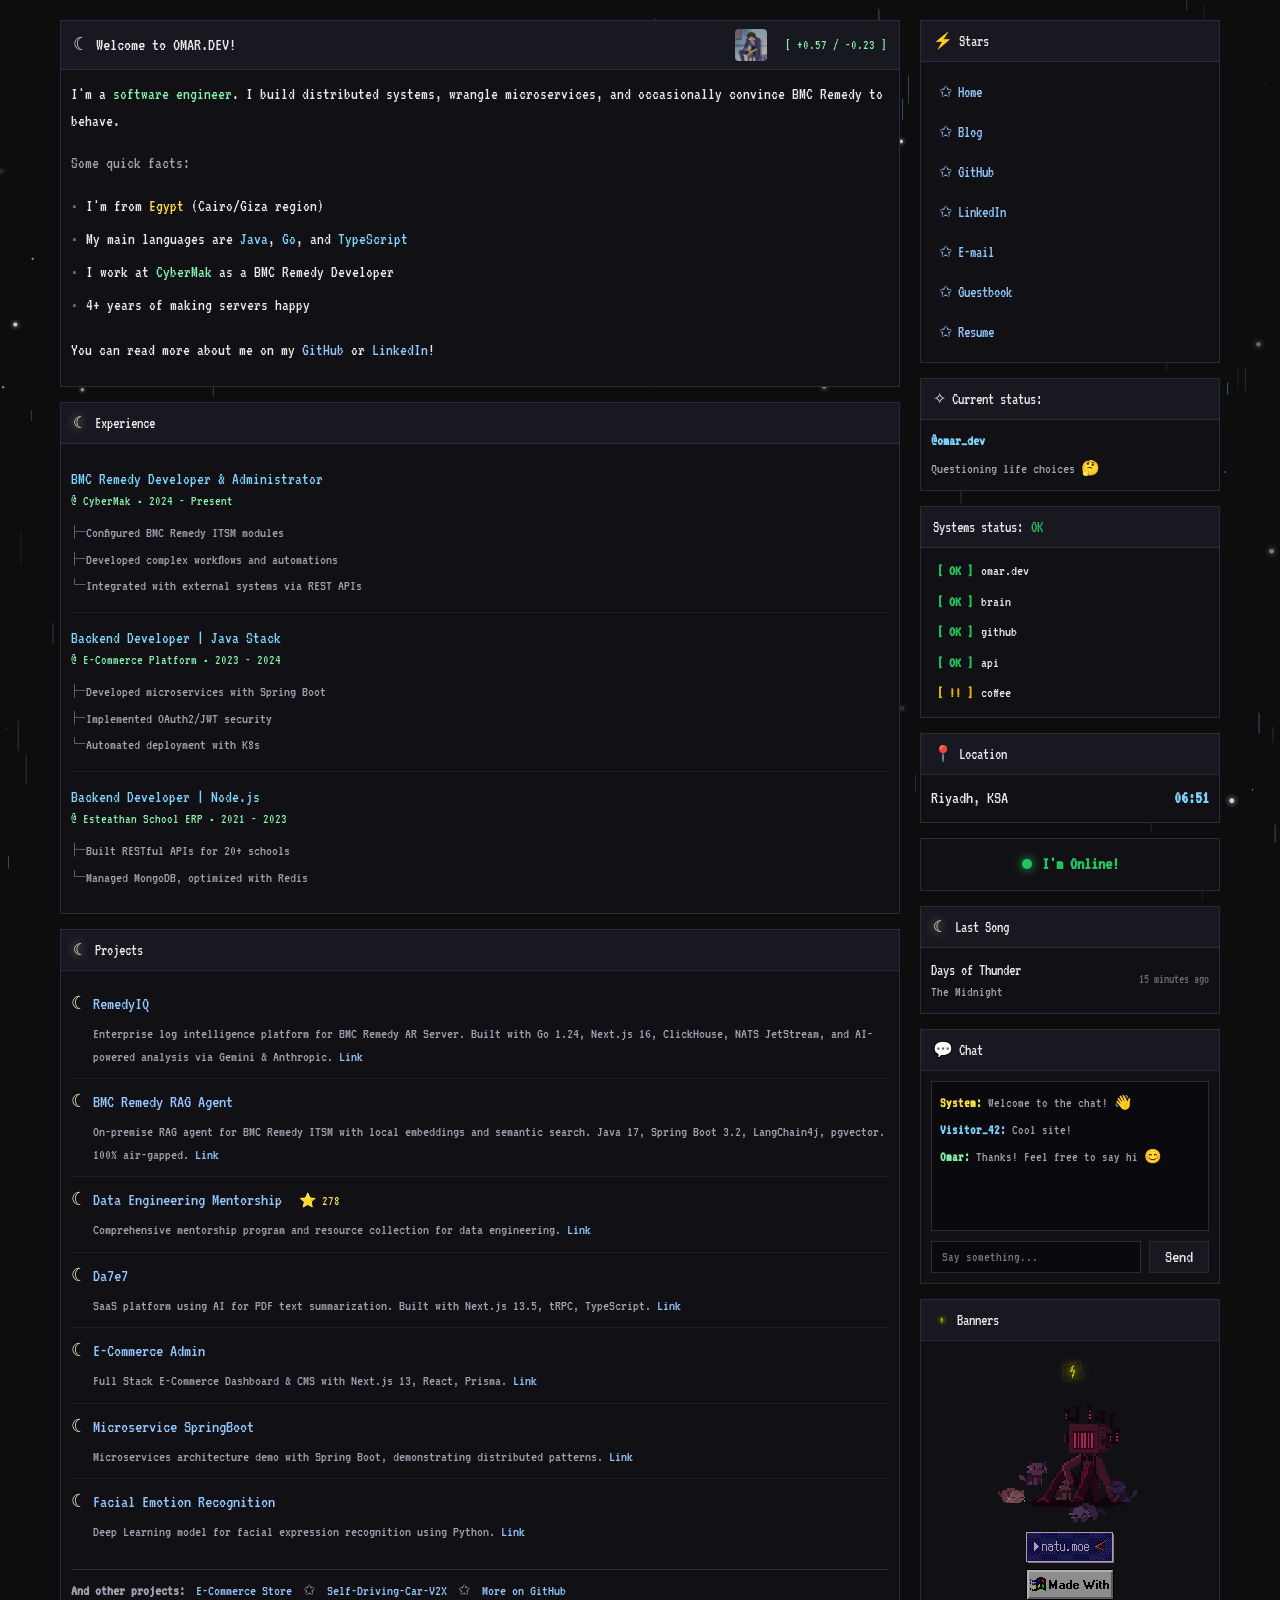
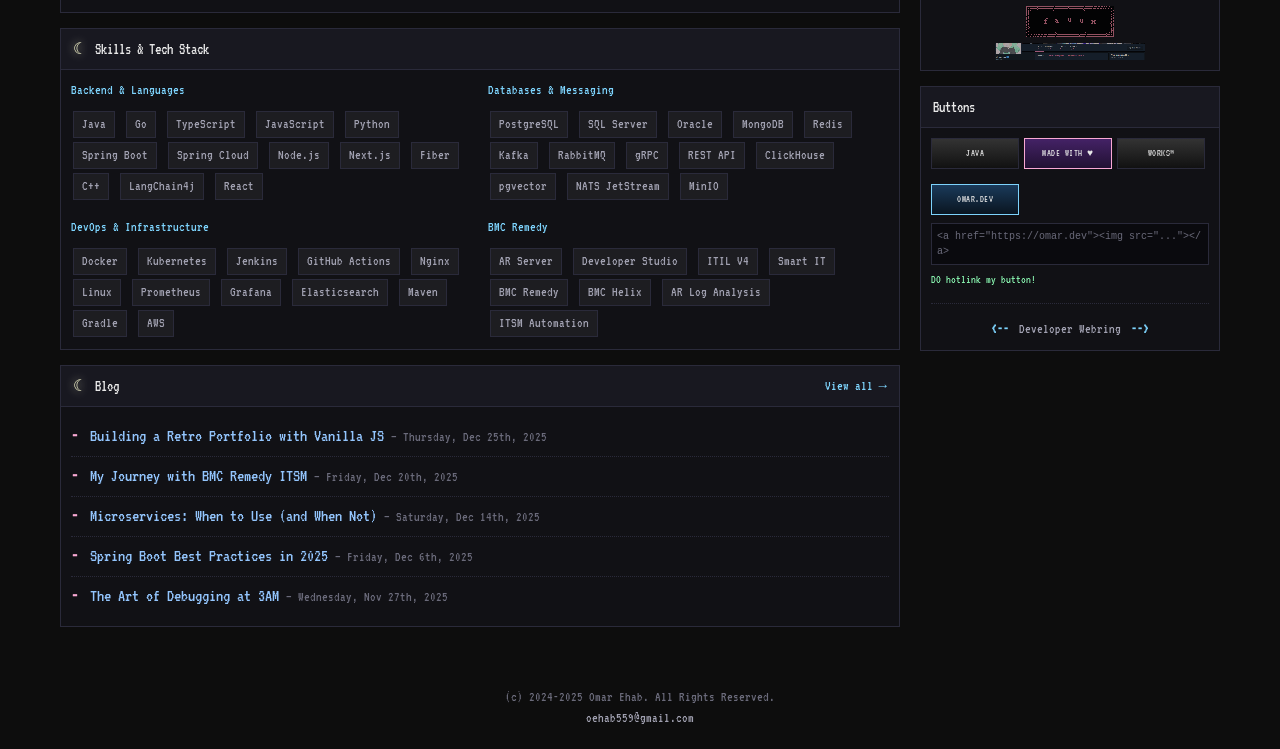
==== commit 2f2bcda7: "feat: add RemedyIQ and RAG Agent projects, update skills section Add RemedyIQ and BMC Remedy RAG Age" ====
--- a/index.html
+++ b/index.html
@@ -97,6 +97,18 @@
         <div class="box-content">
           <ul class="projects-list">
             <li>
+              <a href="https://github.com/OmarEhab007/RemedyIQ" target="_blank" class="project-link">
+                <span class="project-icon">☾</span> RemedyIQ
+              </a>
+              <p class="project-desc">Enterprise log intelligence platform for BMC Remedy AR Server. Built with Go 1.24, Next.js 16, ClickHouse, NATS JetStream, and AI-powered analysis via Gemini & Anthropic. <a href="https://github.com/OmarEhab007/RemedyIQ" target="_blank">Link</a></p>
+            </li>
+            <li>
+              <a href="https://github.com/OmarEhab007/bmc-remedy-rag-agent" target="_blank" class="project-link">
+                <span class="project-icon">☾</span> BMC Remedy RAG Agent
+              </a>
+              <p class="project-desc">On-premise RAG agent for BMC Remedy ITSM with local embeddings and semantic search. Java 17, Spring Boot 3.2, LangChain4j, pgvector. 100% air-gapped. <a href="https://github.com/OmarEhab007/bmc-remedy-rag-agent" target="_blank">Link</a></p>
+            </li>
+            <li>
               <a href="https://github.com/OmarEhab007/Data_Engineering_Mentorship" target="_blank" class="project-link">
                 <span class="project-icon">☾</span> Data Engineering Mentorship
               </a>
@@ -158,6 +170,8 @@
               <span class="skill-tag">Next.js</span>
               <span class="skill-tag">Fiber</span>
               <span class="skill-tag">C++</span>
+              <span class="skill-tag">LangChain4j</span>
+              <span class="skill-tag">React</span>
             </div>
             <div class="skill-group">
               <h4>Databases & Messaging</h4>
@@ -170,6 +184,10 @@
               <span class="skill-tag">RabbitMQ</span>
               <span class="skill-tag">gRPC</span>
               <span class="skill-tag">REST API</span>
+              <span class="skill-tag">ClickHouse</span>
+              <span class="skill-tag">pgvector</span>
+              <span class="skill-tag">NATS JetStream</span>
+              <span class="skill-tag">MinIO</span>
             </div>
             <div class="skill-group">
               <h4>DevOps & Infrastructure</h4>
@@ -194,6 +212,8 @@
               <span class="skill-tag">Smart IT</span>
               <span class="skill-tag">BMC Remedy</span>
               <span class="skill-tag">BMC Helix</span>
+              <span class="skill-tag">AR Log Analysis</span>
+              <span class="skill-tag">ITSM Automation</span>
             </div>
           </div>
         </div>
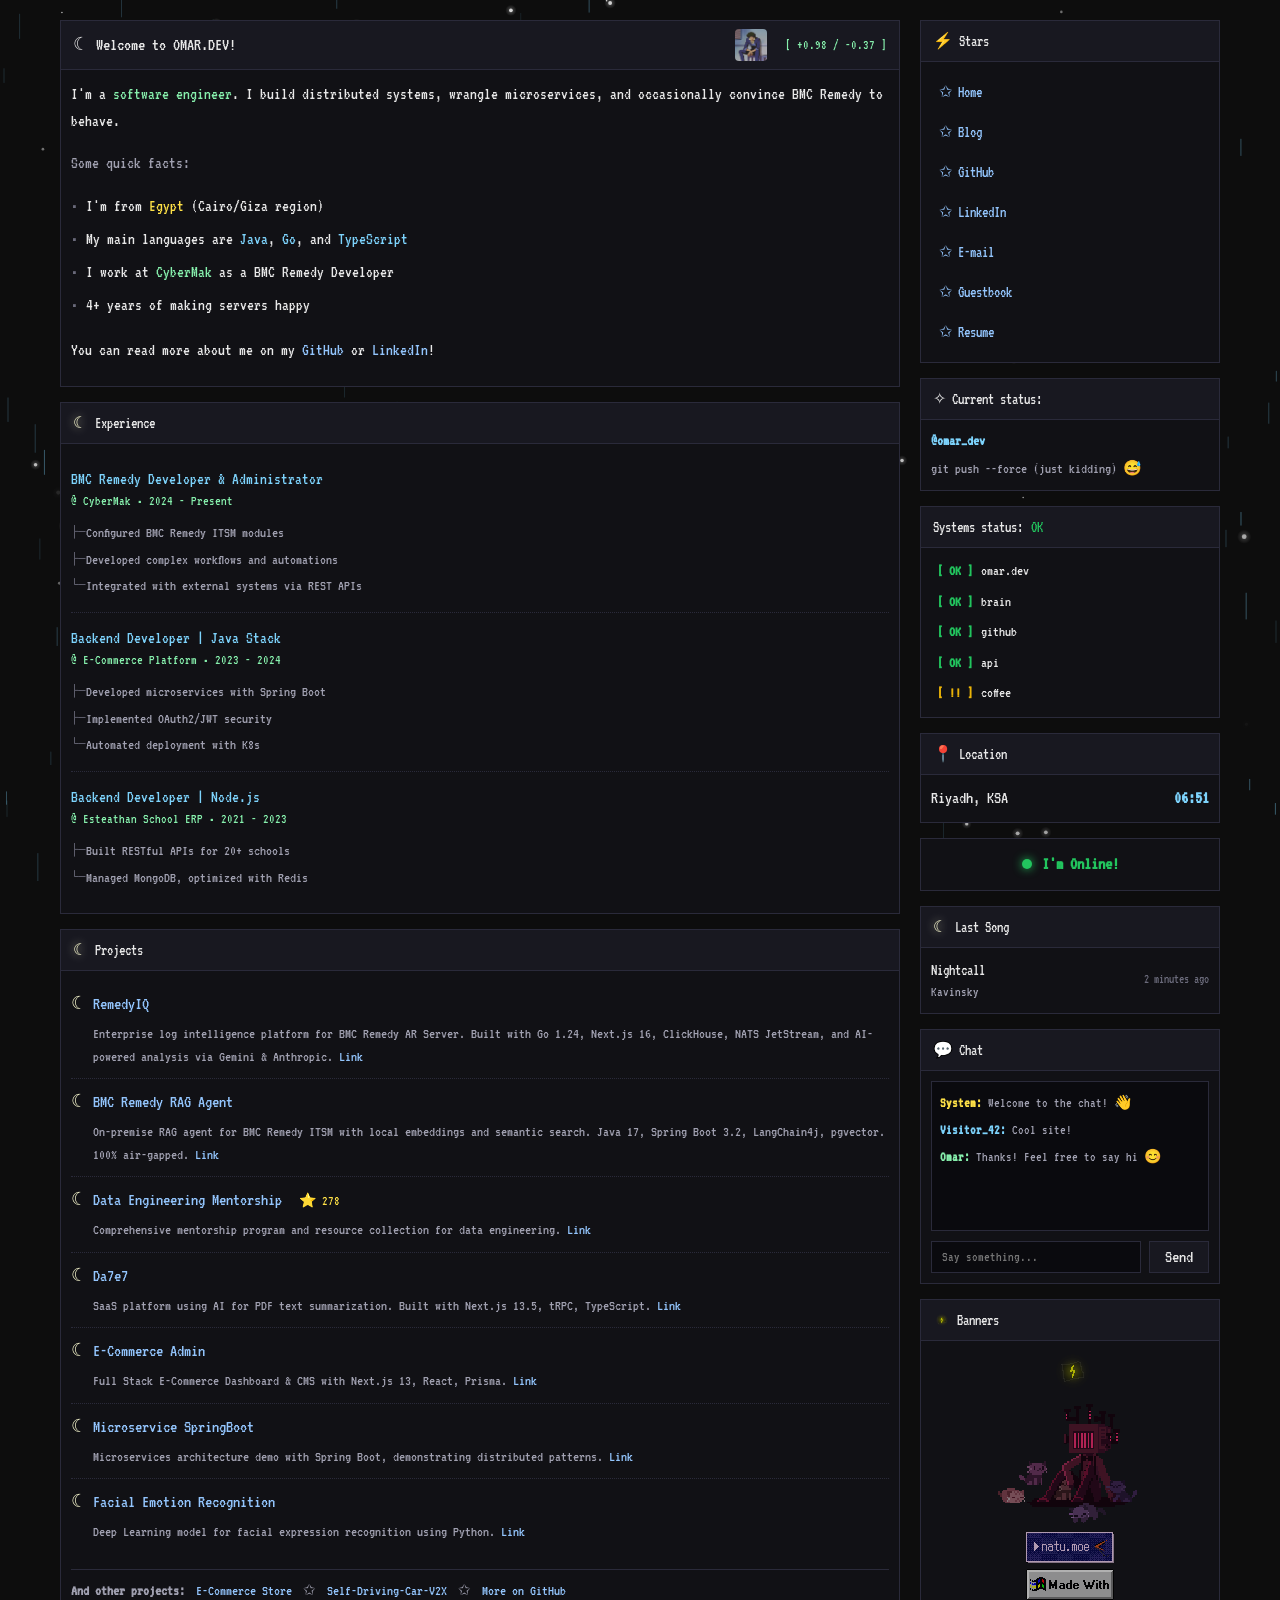
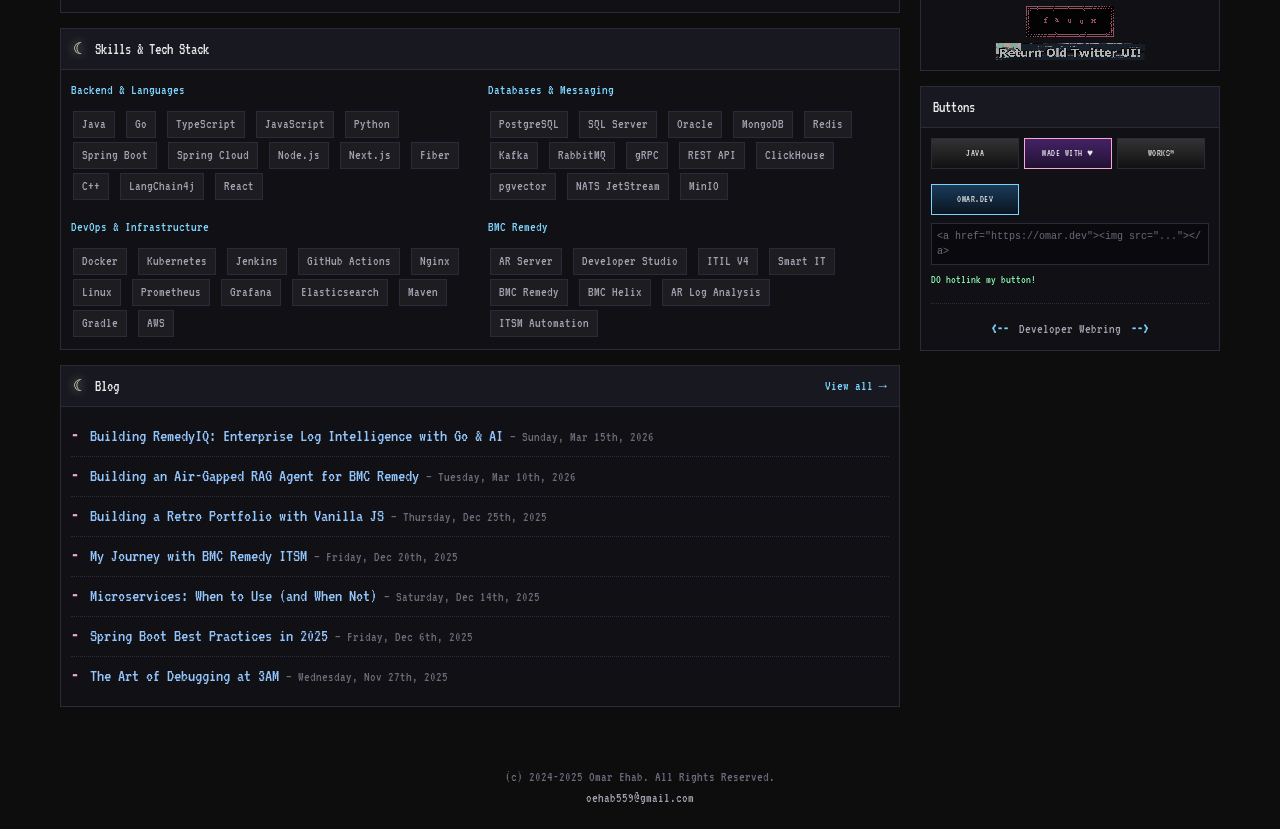
==== commit 938c9931: "feat: add new blog posts to index and homepage links Prepend RemedyIQ and RAG Agent articles to blog" ====
--- a/index.html
+++ b/index.html
@@ -229,6 +229,16 @@
           <ul class="blog-list">
             <li>
               <span class="blog-bullet">-</span>
+              <a href="blog.html?post=building-remedyiq">Building RemedyIQ: Enterprise Log Intelligence with Go & AI</a>
+              <span class="blog-date">— Sunday, Mar 15th, 2026</span>
+            </li>
+            <li>
+              <span class="blog-bullet">-</span>
+              <a href="blog.html?post=building-rag-agent">Building an Air-Gapped RAG Agent for BMC Remedy</a>
+              <span class="blog-date">— Tuesday, Mar 10th, 2026</span>
+            </li>
+            <li>
+              <span class="blog-bullet">-</span>
               <a href="blog.html?post=building-retro-portfolio">Building a Retro Portfolio with Vanilla JS</a>
               <span class="blog-date">— Thursday, Dec 25th, 2025</span>
             </li>
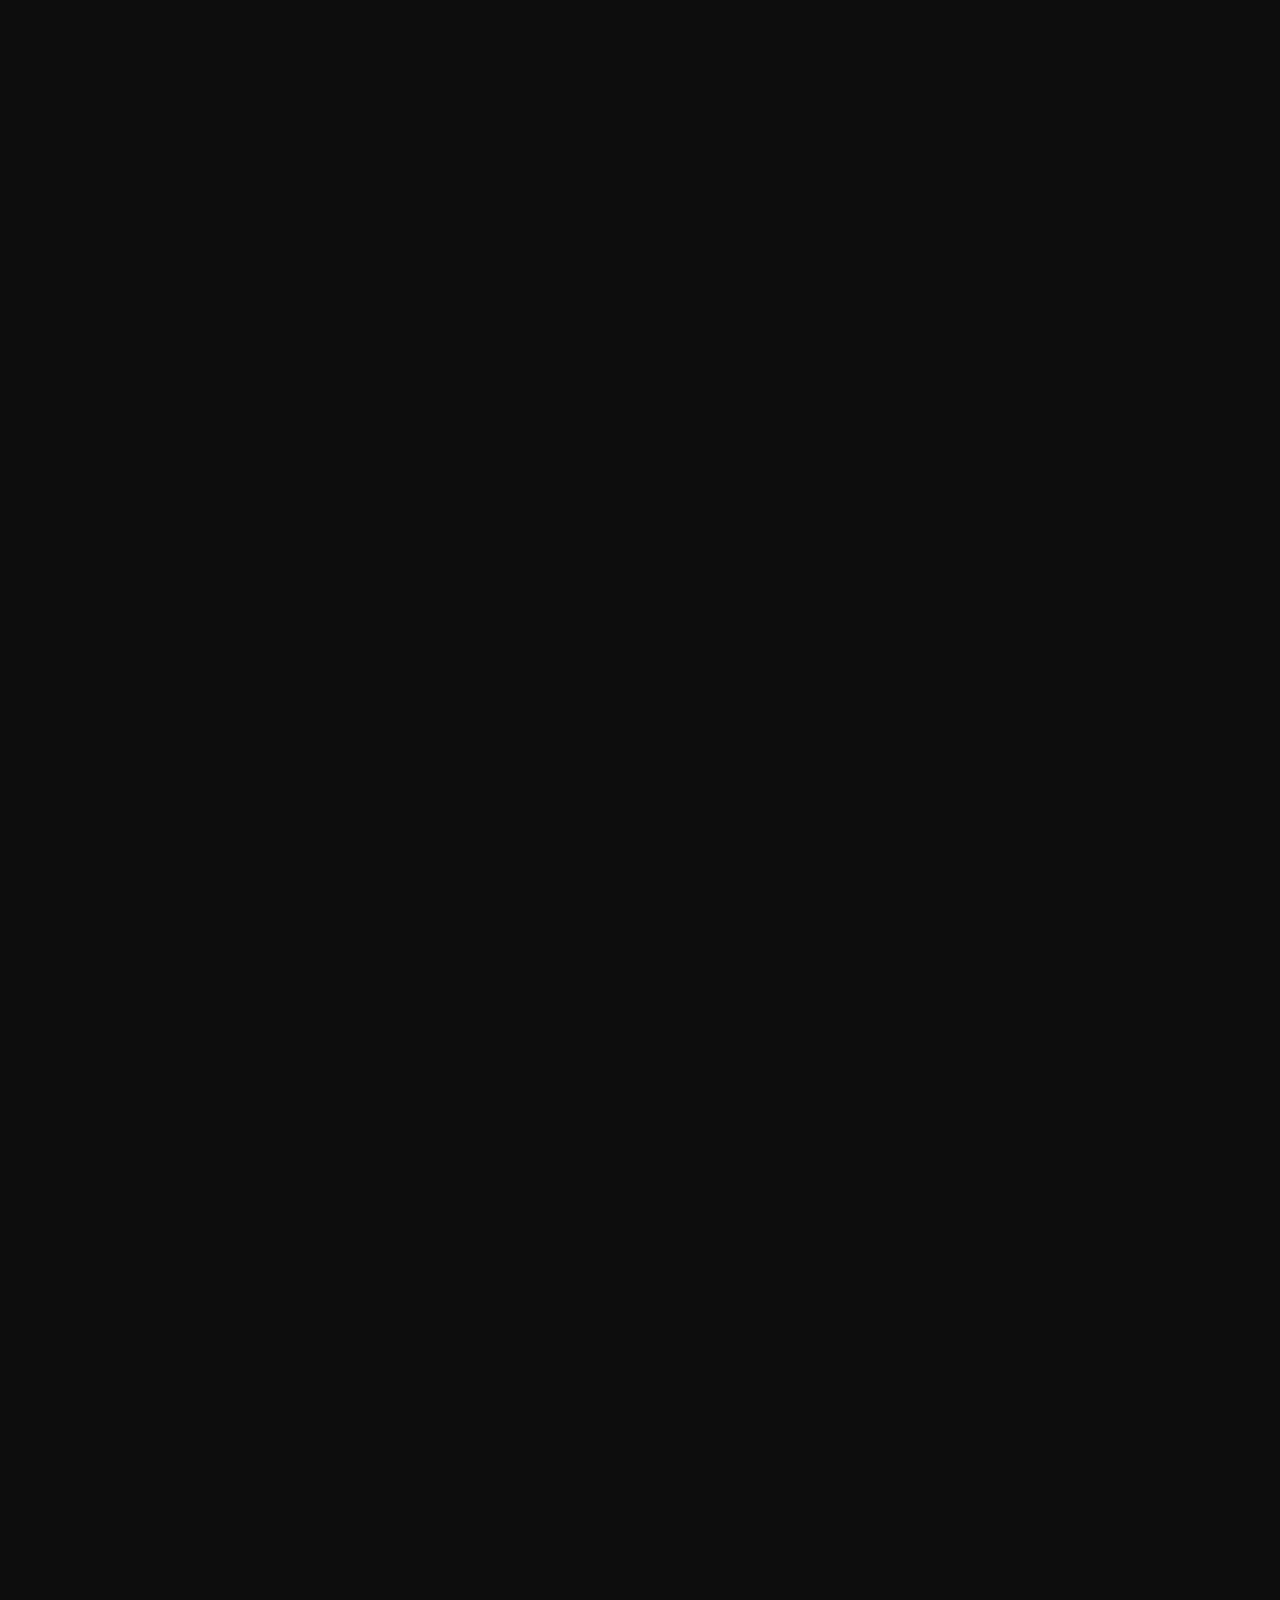
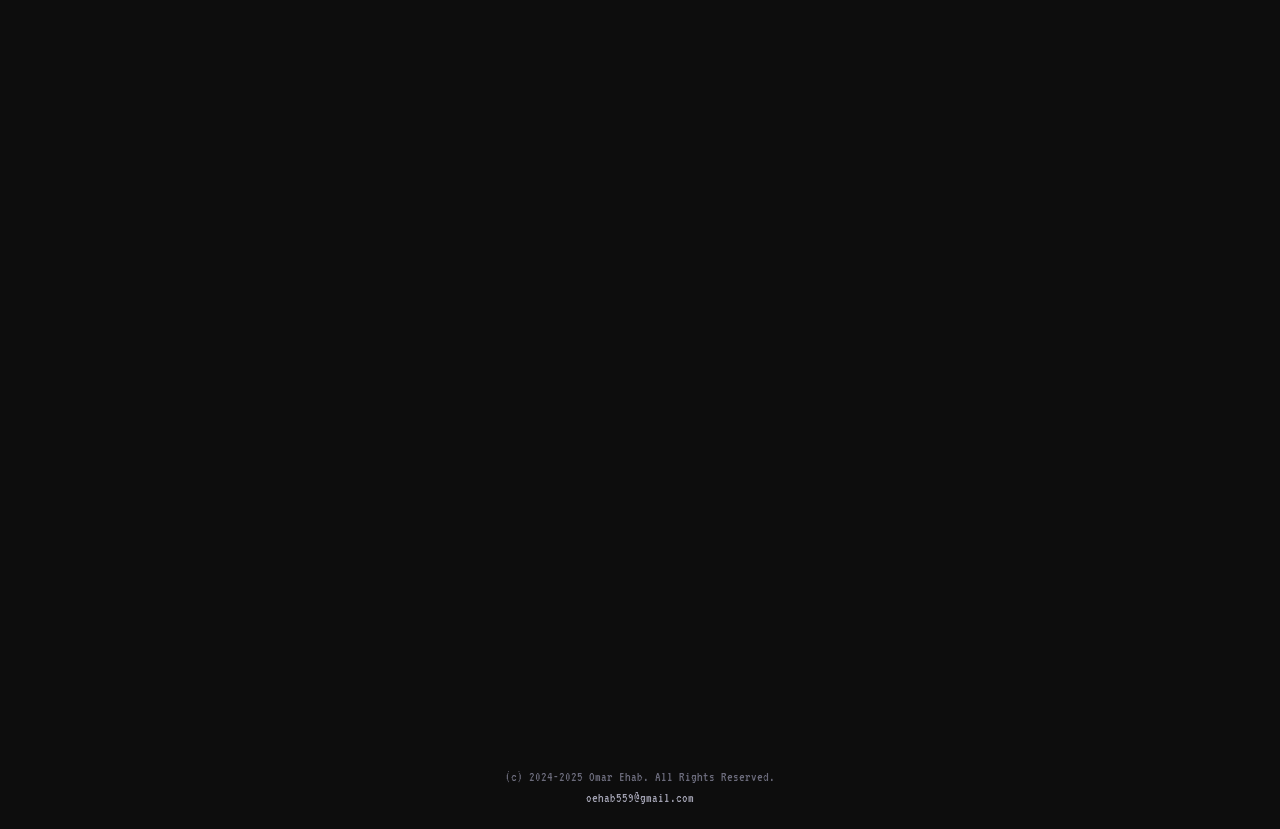
==== commit 51419c85: "feat: polish canvas effects, branded buttons, and banner animations Add mouse parallax for stars, va" ====
--- a/index.html
+++ b/index.html
@@ -385,22 +385,22 @@
         </div>
         <div class="box-content banners-content">
           <div class="banners-list">
-            <a href="https://github.com/OmarEhab007" target="_blank" class="banner-link floating" title="Electricity">
+            <a href="https://github.com/OmarEhab007" target="_blank" class="banner-link" title="Electricity">
               <img src="./assets/images/electricity_on.png" alt="Electricity" class="banner-img">
             </a>
-            <a href="https://github.com/OmarEhab007" target="_blank" class="banner-link gliding" title="Kelvin">
+            <a href="https://github.com/OmarEhab007" target="_blank" class="banner-link" title="Kelvin">
               <img src="./assets/images/kelvin.gif" alt="Kelvin" class="banner-img">
             </a>
-            <a href="https://natu.moe" target="_blank" class="banner-link floating" title="Natu.moe">
+            <a href="https://natu.moe" target="_blank" class="banner-link" title="Natu.moe">
               <img src="./assets/images/natumoe.gif" alt="Natu.moe" class="banner-img">
             </a>
-            <a href="https://github.com/OmarEhab007" target="_blank" class="banner-link gliding" title="Windows 95">
+            <a href="https://github.com/OmarEhab007" target="_blank" class="banner-link" title="Windows 95">
               <img src="./assets/images/win95.gif" alt="Windows 95" class="banner-img">
             </a>
-            <a href="https://fauux.neocities.org" target="_blank" class="banner-link floating" title="Fauux">
+            <a href="https://fauux.neocities.org" target="_blank" class="banner-link" title="Fauux">
               <img src="./assets/images/fauux.gif" alt="Fauux" class="banner-img">
             </a>
-            <a href="https://github.com/OmarEhab007" target="_blank" class="banner-link gliding" title="Old Twitter">
+            <a href="https://github.com/OmarEhab007" target="_blank" class="banner-link" title="Old Twitter">
               <img src="./assets/images/oldtwitter.gif" alt="Old Twitter" class="banner-img">
             </a>
           </div>
@@ -412,29 +412,17 @@
         <div class="box-header">Buttons</div>
         <div class="box-content buttons-content">
           <div class="buttons-grid">
-            <!-- <a href="#" class="button-88x31" title="HTML5">
-              <span>HTML5</span>
-            </a> -->
-            <!-- <a href="#" class="button-88x31" title="CSS3">
-              <span>CSS3</span>
-            </a> -->
-            <!-- <a href="#" class="button-88x31" title="JavaScript">
-              <span>JS</span>
-            </a> -->
-            <a href="#" class="button-88x31" title="Java">
-              <span>JAVA</span>
-            </a>
-            <a href="#" class="button-88x31 special" title="Made with love">
-              <span>Made with ♥</span>
-            </a>
-            <!-- <a href="#" class="button-88x31" title="Web 1.0 Aesthetic">
-              <span>Web 1.0</span>
-            </a>
-            <a href="#" class="button-88x31" title="No AI Art">
-              <span>NO AI ART</span>
-            </a> -->
-            <a href="#" class="button-88x31" title="Works on my machine">
-              <span>WORKS™</span>
+            <a href="https://github.com/OmarEhab007/RemedyIQ" target="_blank" class="button-88x31 brand-remedyiq" title="RemedyIQ">
+              <span>RemedyIQ</span>
+            </a>
+            <a href="https://github.com/OmarEhab007/bmc-remedy-rag-agent" target="_blank" class="button-88x31 brand-rag" title="RAG Agent">
+              <span>RAG Agent</span>
+            </a>
+            <a href="https://github.com/OmarEhab007" target="_blank" class="button-88x31 brand-tech" title="Go + Java">
+              <span>Go + Java</span>
+            </a>
+            <a href="#" class="button-88x31 brand-dark" title="Dark Mode">
+              <span>☾ Dark</span>
             </a>
           </div>
           
--- a/assets/css/style.css
+++ b/assets/css/style.css
@@ -157,6 +157,12 @@
   background: var(--bg-box);
   border: 1px solid var(--border-main);
   border-radius: var(--border-radius);
+  transition: border-color 0.3s cubic-bezier(0.4, 0, 0.2, 1), box-shadow 0.3s cubic-bezier(0.4, 0, 0.2, 1);
+}
+
+.box:hover {
+  border-color: var(--border-hover);
+  box-shadow: 0 2px 12px rgba(0, 0, 0, 0.3);
 }
 
 .box-header {
@@ -273,8 +279,13 @@
 }
 
 .blog-list li {
-  padding: 6px 0;
+  padding: 6px 4px;
   border-bottom: 1px dotted var(--border-main);
+  transition: background 0.2s cubic-bezier(0.4, 0, 0.2, 1);
+}
+
+.blog-list li:hover {
+  background: rgba(125, 211, 252, 0.05);
 }
 
 .blog-list li:last-child {
@@ -310,6 +321,23 @@
   display: inline-flex;
   align-items: center;
   gap: 6px;
+  position: relative;
+}
+
+.project-link::after {
+  content: '';
+  position: absolute;
+  bottom: -2px;
+  left: 0;
+  width: 0;
+  height: 1px;
+  background: var(--text-cyan);
+  transition: width 0.3s cubic-bezier(0.4, 0, 0.2, 1);
+  box-shadow: 0 0 8px rgba(125, 211, 252, 0.4);
+}
+
+.project-link:hover::after {
+  width: 100%;
 }
 
 .project-icon {
@@ -366,6 +394,14 @@
   padding: 2px 8px;
   margin: 2px;
   border: 1px solid var(--border-main);
+  transition: all 0.2s cubic-bezier(0.4, 0, 0.2, 1);
+}
+
+.skill-tag:hover {
+  transform: scale(1.05);
+  border-color: var(--text-cyan);
+  color: var(--text-cyan);
+  box-shadow: 0 0 8px rgba(125, 211, 252, 0.2);
 }
 
 /*-----------------------------------*\
@@ -574,11 +610,12 @@
   font-size: 16px;
   display: block;
   padding: 4px 8px;
-  transition: all var(--transition);
+  transition: all 0.2s cubic-bezier(0.4, 0, 0.2, 1);
 }
 
 .nav-link:hover {
   background: rgba(147, 197, 253, 0.1);
+  padding-left: 14px;
 }
 
 /*-----------------------------------*\
@@ -695,72 +732,61 @@
   filter: brightness(0.85);
 }
 
-/* Floating banners animation - gentle up and down */
-.banner-link.floating .banner-img {
-  animation: float 4s ease-in-out infinite;
-}
-
-@keyframes float {
+/* Smooth banner animations */
+.banner-link .banner-img {
+  animation: bannerFloat 6s ease-in-out infinite;
+  transition: all 0.4s cubic-bezier(0.4, 0, 0.2, 1);
+}
+
+.banner-link:nth-child(even) .banner-img {
+  animation-delay: -3s;
+}
+
+@keyframes bannerFloat {
   0%, 100% {
-    transform: translateY(0px);
-  }
-  50% {
-    transform: translateY(-8px);
-  }
-}
-
-/* Gliding banners animation - subtle horizontal movement */
-.banner-link.gliding .banner-img {
-  animation: glide 5s ease-in-out infinite;
-}
-
-@keyframes glide {
-  0%, 100% {
-    transform: translateX(0px);
-  }
-  50% {
-    transform: translateX(8px);
-  }
-}
-
-/* Neon glow effects on hover */
+    transform: translateY(0) rotate(0deg);
+  }
+  25% {
+    transform: translateY(-4px) rotate(0.5deg);
+  }
+  75% {
+    transform: translateY(4px) rotate(-0.5deg);
+  }
+}
+
+/* 3D tilt on hover */
 .banner-link:hover .banner-img {
-  filter: brightness(1.3) drop-shadow(0 0 8px rgba(125, 211, 252, 0.8)) drop-shadow(0 0 12px rgba(125, 211, 252, 0.6)) drop-shadow(0 0 16px rgba(125, 211, 252, 0.4));
-  transform: scale(1.05);
+  filter: brightness(1.3) drop-shadow(0 0 10px rgba(125, 211, 252, 0.6));
+  transform: scale(1.08) perspective(500px) rotateY(5deg);
   opacity: 1;
-}
-
-.banner-link:hover {
-  opacity: 1;
-}
-
-/* Variant neon effects for different banners */
-.banner-link:nth-child(1):hover .banner-img {
-  filter: brightness(1.4) drop-shadow(0 0 10px rgba(255, 255, 255, 0.9)) drop-shadow(0 0 15px rgba(255, 255, 255, 0.7)) drop-shadow(0 0 20px rgba(255, 255, 255, 0.5));
-}
-
-.banner-link:nth-child(2):hover .banner-img {
-  filter: brightness(1.3) drop-shadow(0 0 8px rgba(249, 168, 212, 0.8)) drop-shadow(0 0 12px rgba(249, 168, 212, 0.6)) drop-shadow(0 0 16px rgba(249, 168, 212, 0.4));
-}
-
-.banner-link:nth-child(3):hover .banner-img {
-  filter: brightness(1.35) drop-shadow(0 0 9px rgba(125, 211, 252, 0.85)) drop-shadow(0 0 14px rgba(125, 211, 252, 0.65)) drop-shadow(0 0 18px rgba(125, 211, 252, 0.45));
-}
-
-.banner-link:nth-child(4):hover .banner-img {
-  filter: brightness(1.3) drop-shadow(0 0 8px rgba(253, 224, 71, 0.8)) drop-shadow(0 0 12px rgba(253, 224, 71, 0.6)) drop-shadow(0 0 16px rgba(253, 224, 71, 0.4));
-}
-
-.banner-link:nth-child(5):hover .banner-img {
-  filter: brightness(1.3) drop-shadow(0 0 8px rgba(249, 168, 212, 0.8)) drop-shadow(0 0 12px rgba(249, 168, 212, 0.6)) drop-shadow(0 0 16px rgba(249, 168, 212, 0.4));
-}
-
-.banner-link:nth-child(6):hover .banner-img {
-  filter: brightness(1.3) drop-shadow(0 0 8px rgba(125, 211, 252, 0.8)) drop-shadow(0 0 12px rgba(125, 211, 252, 0.6)) drop-shadow(0 0 16px rgba(125, 211, 252, 0.4));
 }
 
 .banner-link:active .banner-img {
   transform: scale(0.95);
+}
+
+/* Staggered entrance for banners */
+.banner-link {
+  opacity: 0;
+  animation: bannerEnter 0.4s ease forwards;
+}
+
+.banner-link:nth-child(1) { animation-delay: 0.1s; }
+.banner-link:nth-child(2) { animation-delay: 0.2s; }
+.banner-link:nth-child(3) { animation-delay: 0.3s; }
+.banner-link:nth-child(4) { animation-delay: 0.4s; }
+.banner-link:nth-child(5) { animation-delay: 0.5s; }
+.banner-link:nth-child(6) { animation-delay: 0.6s; }
+
+@keyframes bannerEnter {
+  from {
+    opacity: 0;
+    transform: translateX(-10px);
+  }
+  to {
+    opacity: 0.8;
+    transform: translateX(0);
+  }
 }
 
 /*-----------------------------------*\
@@ -809,6 +835,51 @@
   border-color: var(--text-pink);
   box-shadow: 0 0 8px rgba(249, 168, 212, 0.3);
   color: var(--text-pink);
+}
+
+/* Branded button variants */
+.button-88x31.brand-remedyiq {
+  background: linear-gradient(180deg, #1a3a2a 0%, #0a1510 100%);
+  border-color: var(--text-green);
+}
+
+.button-88x31.brand-remedyiq:hover {
+  border-color: var(--text-green);
+  box-shadow: 0 0 10px rgba(134, 239, 172, 0.4);
+  color: var(--text-green);
+}
+
+.button-88x31.brand-rag {
+  background: linear-gradient(180deg, #3a3a1a 0%, #151510 100%);
+  border-color: var(--text-yellow);
+}
+
+.button-88x31.brand-rag:hover {
+  border-color: var(--text-yellow);
+  box-shadow: 0 0 10px rgba(253, 224, 71, 0.4);
+  color: var(--text-yellow);
+}
+
+.button-88x31.brand-tech {
+  background: linear-gradient(180deg, #2a2a3a 0%, #10101a 100%);
+  border-color: var(--text-purple);
+}
+
+.button-88x31.brand-tech:hover {
+  border-color: var(--text-purple);
+  box-shadow: 0 0 10px rgba(196, 181, 253, 0.4);
+  color: var(--text-purple);
+}
+
+.button-88x31.brand-dark {
+  background: linear-gradient(180deg, #2a2a1a 0%, #101008 100%);
+  border-color: var(--accent-moon);
+}
+
+.button-88x31.brand-dark:hover {
+  border-color: var(--accent-moon);
+  box-shadow: 0 0 10px rgba(255, 255, 212, 0.3);
+  color: var(--accent-moon);
 }
 
 .button-88x31-img {
@@ -1139,3 +1210,27 @@
     transform: translateX(-50%) translateY(0);
   }
 }
+
+/*-----------------------------------*\
+  #ENTRANCE ANIMATIONS
+\*-----------------------------------*/
+
+.box {
+  opacity: 0;
+  transform: translateY(20px);
+}
+
+.box.visible {
+  animation: fadeSlideUp 0.5s cubic-bezier(0.4, 0, 0.2, 1) forwards;
+}
+
+@keyframes fadeSlideUp {
+  from {
+    opacity: 0;
+    transform: translateY(20px);
+  }
+  to {
+    opacity: 1;
+    transform: translateY(0);
+  }
+}
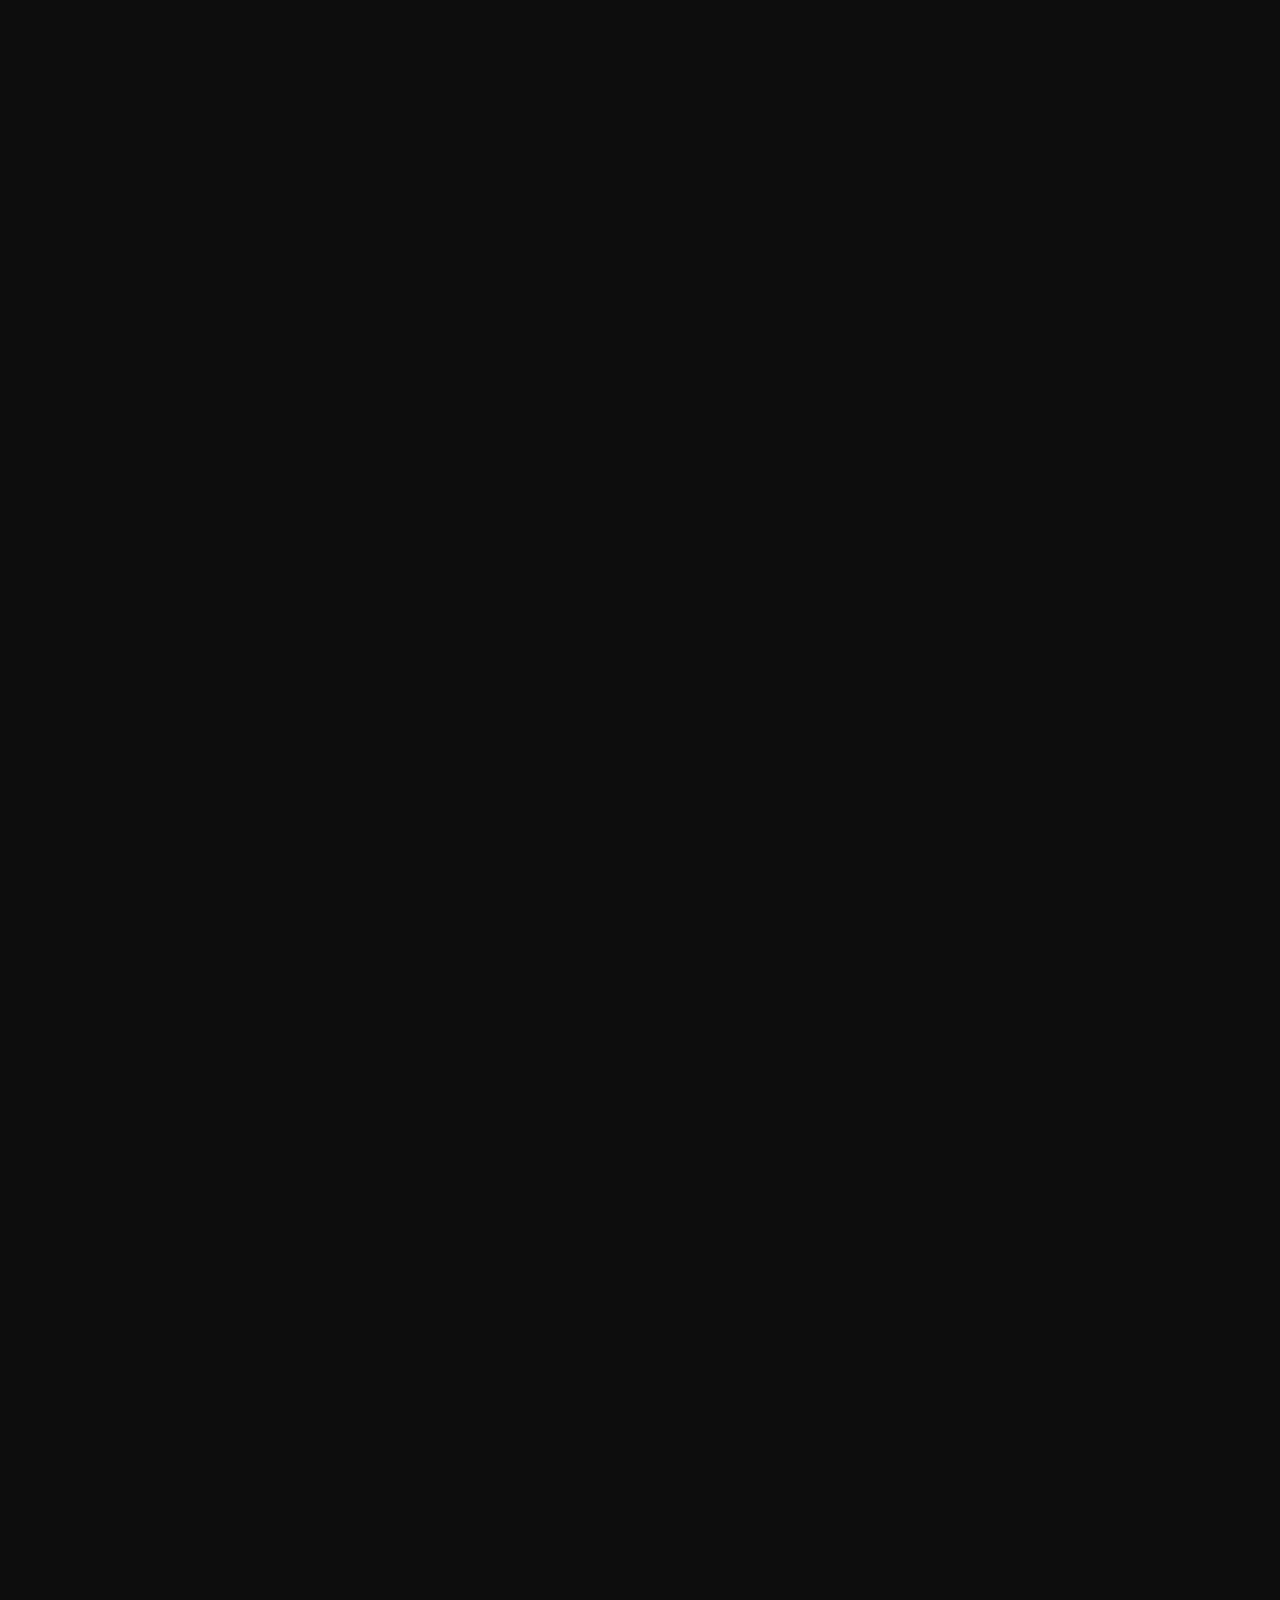
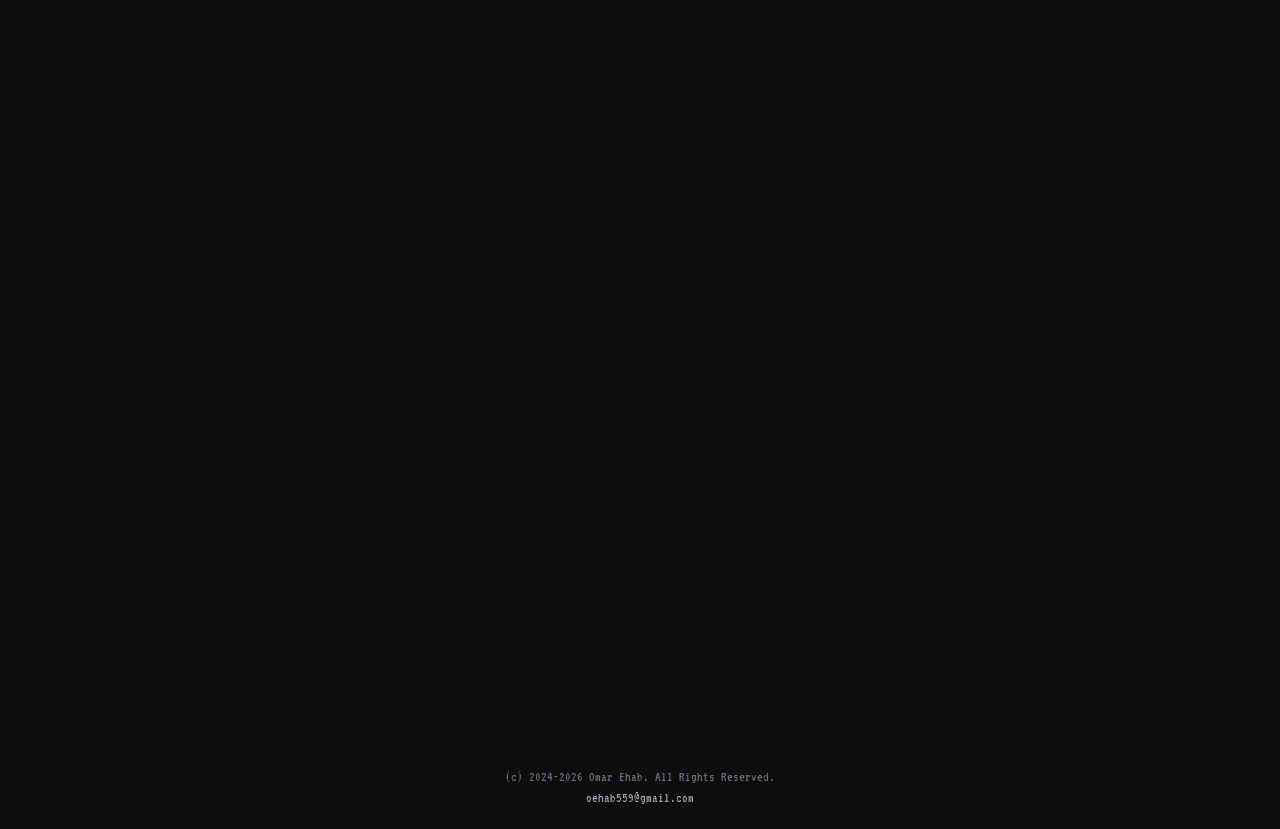
==== commit 9e4618a3: "feat: polish scrollbar, add focus-visible states, update footer year Thinner scrollbar with rounded " ====
--- a/index.html
+++ b/index.html
@@ -461,7 +461,7 @@
   
   <!-- Footer -->
   <footer class="site-footer">
-    <p>(c) 2024-2025 Omar Ehab. All Rights Reserved.</p>
+    <p>(c) 2024-2026 Omar Ehab. All Rights Reserved.</p>
     <p><a href="mailto:oehab559@gmail.com">oehab559@gmail.com</a></p>
   </footer>
 
--- a/assets/css/style.css
+++ b/assets/css/style.css
@@ -1089,8 +1089,8 @@
 \*-----------------------------------*/
 
 ::-webkit-scrollbar {
-  width: 8px;
-  height: 8px;
+  width: 6px;
+  height: 6px;
 }
 
 ::-webkit-scrollbar-track {
@@ -1099,10 +1099,17 @@
 
 ::-webkit-scrollbar-thumb {
   background: var(--border-main);
+  border-radius: 3px;
 }
 
 ::-webkit-scrollbar-thumb:hover {
-  background: var(--border-hover);
+  background: var(--text-cyan);
+}
+
+/* Firefox scrollbar */
+* {
+  scrollbar-width: thin;
+  scrollbar-color: var(--border-main) var(--bg-dark);
 }
 
 /*-----------------------------------*\
@@ -1112,6 +1119,18 @@
 ::selection {
   background: var(--text-pink);
   color: var(--bg-dark);
+}
+
+/*-----------------------------------*\
+  #FOCUS STATES
+\*-----------------------------------*/
+
+a:focus-visible,
+button:focus-visible,
+input:focus-visible,
+textarea:focus-visible {
+  outline: 2px solid var(--text-cyan);
+  outline-offset: 2px;
 }
 
 /*-----------------------------------*\
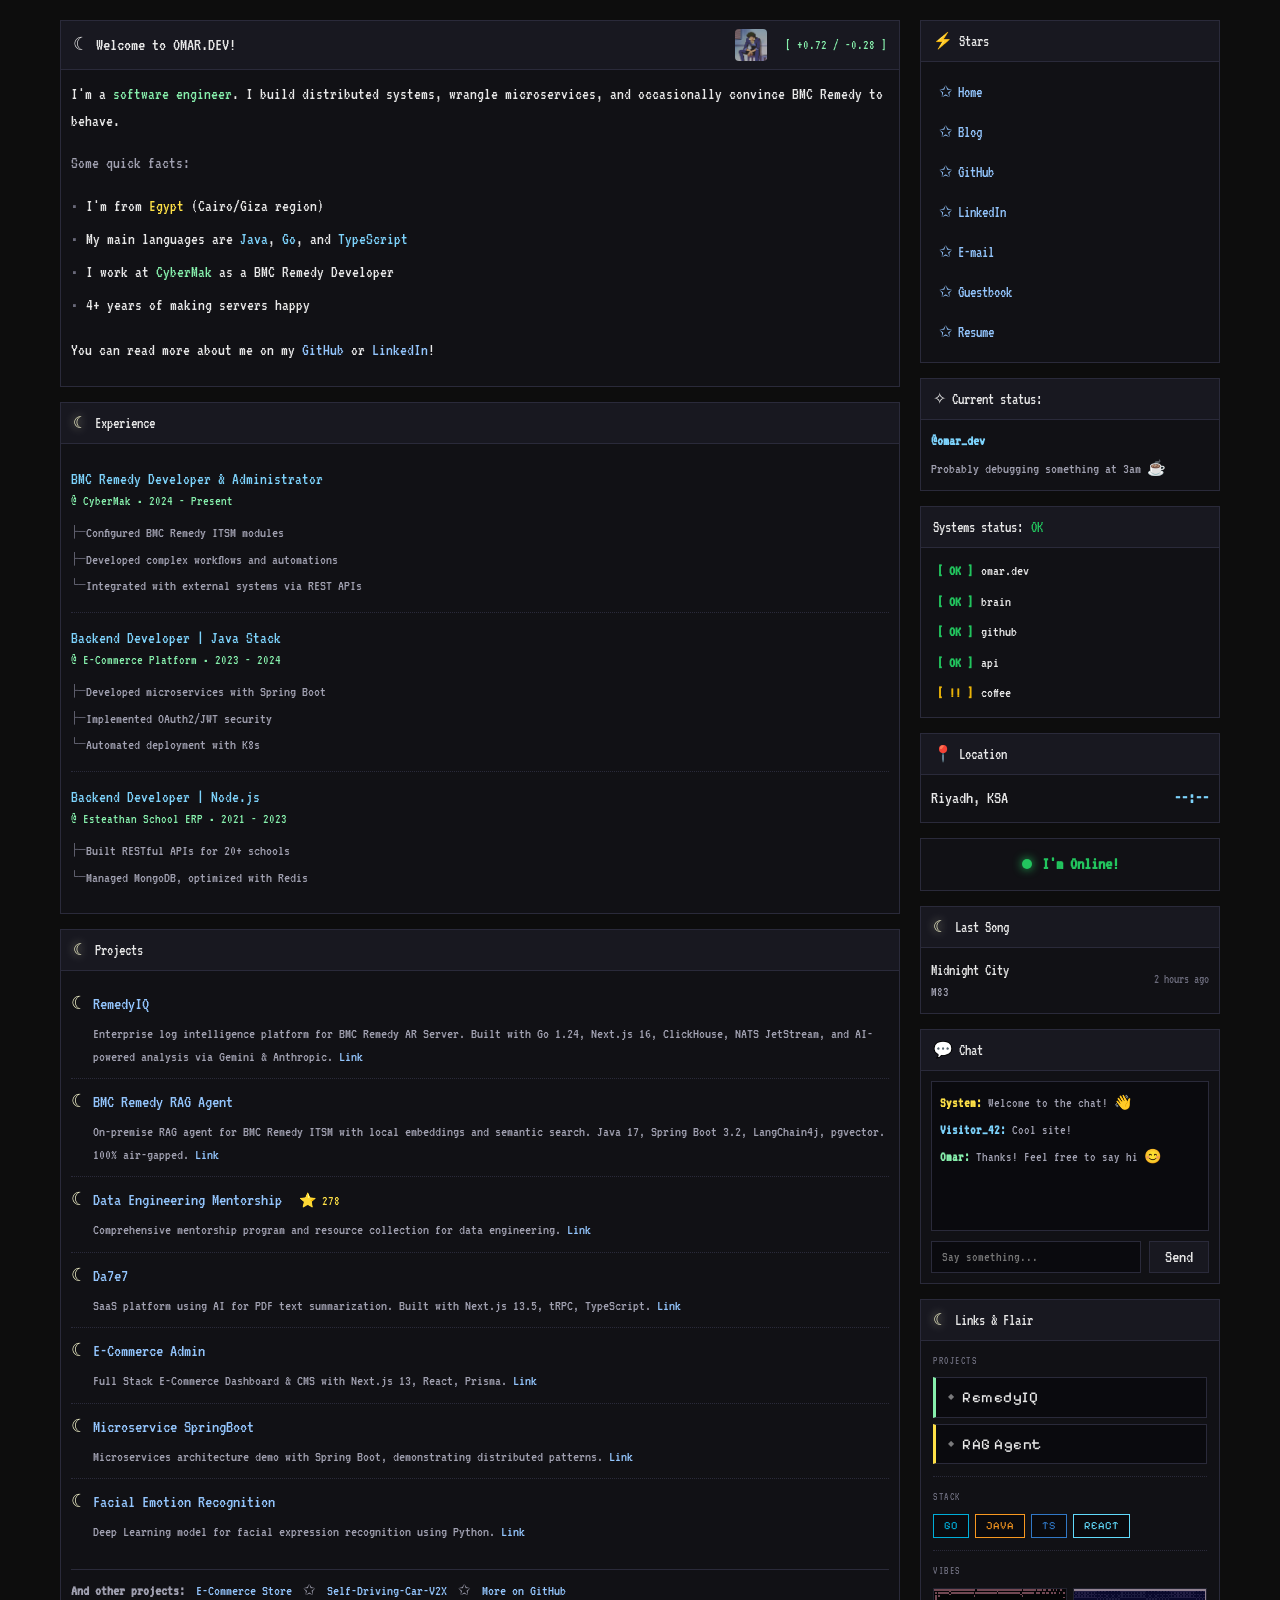
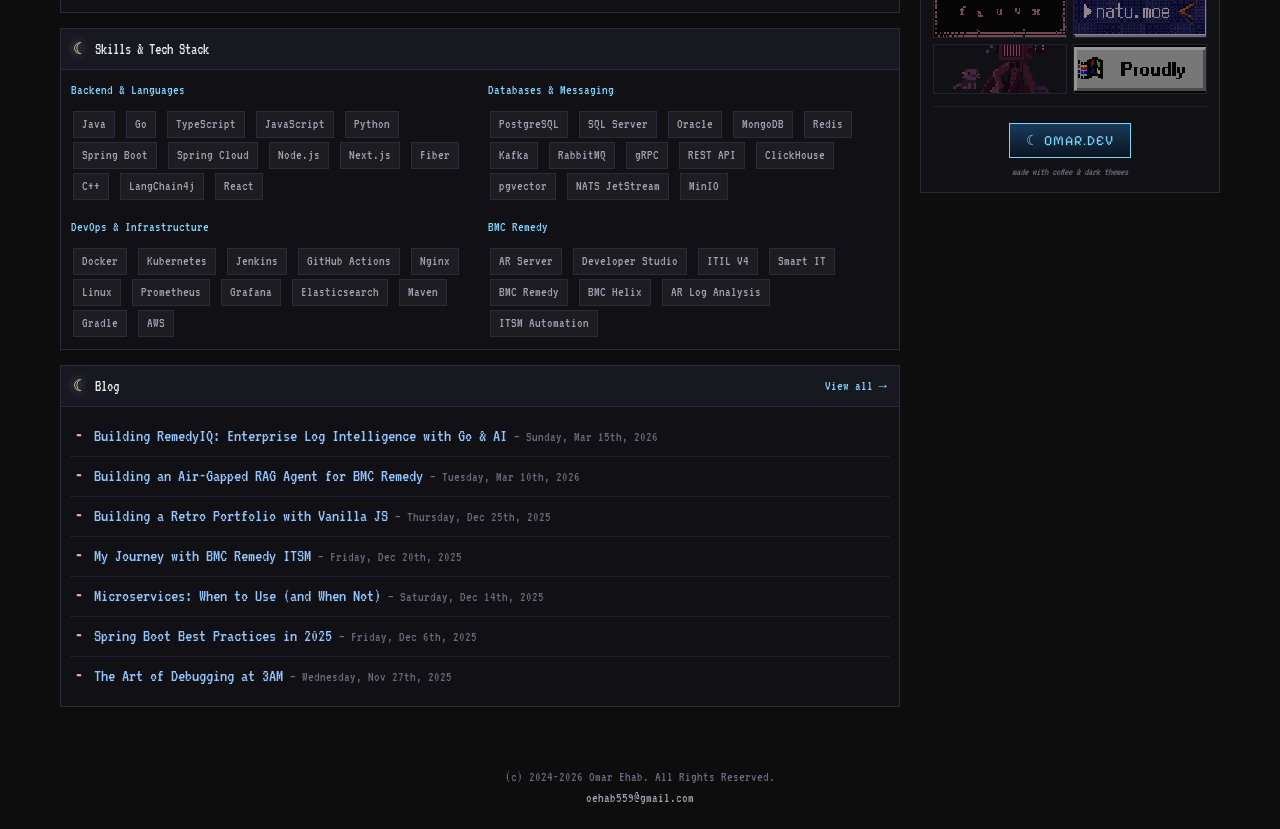
==== commit 7e49bd4c: "feat: redesign banners + buttons into unified Links & Flair section Merge banners and buttons into o" ====
--- a/index.html
+++ b/index.html
@@ -377,80 +377,63 @@
         </div>
       </div>
       
-      <!-- Banners -->
-      <div class="box banners-box">
-        <div class="box-header">
-          <img src="./assets/images/electricity_on.png" alt="" class="elec-icon" onerror="this.style.display='none'">
-          Banners
-        </div>
-        <div class="box-content banners-content">
-          <div class="banners-list">
-            <a href="https://github.com/OmarEhab007" target="_blank" class="banner-link" title="Electricity">
-              <img src="./assets/images/electricity_on.png" alt="Electricity" class="banner-img">
-            </a>
-            <a href="https://github.com/OmarEhab007" target="_blank" class="banner-link" title="Kelvin">
-              <img src="./assets/images/kelvin.gif" alt="Kelvin" class="banner-img">
-            </a>
-            <a href="https://natu.moe" target="_blank" class="banner-link" title="Natu.moe">
-              <img src="./assets/images/natumoe.gif" alt="Natu.moe" class="banner-img">
-            </a>
-            <a href="https://github.com/OmarEhab007" target="_blank" class="banner-link" title="Windows 95">
-              <img src="./assets/images/win95.gif" alt="Windows 95" class="banner-img">
-            </a>
-            <a href="https://fauux.neocities.org" target="_blank" class="banner-link" title="Fauux">
-              <img src="./assets/images/fauux.gif" alt="Fauux" class="banner-img">
-            </a>
-            <a href="https://github.com/OmarEhab007" target="_blank" class="banner-link" title="Old Twitter">
-              <img src="./assets/images/oldtwitter.gif" alt="Old Twitter" class="banner-img">
-            </a>
-          </div>
-        </div>
-      </div>
-      
-      <!-- 88x31 Buttons -->
-      <div class="box buttons-box">
-        <div class="box-header">Buttons</div>
-        <div class="box-content buttons-content">
-          <div class="buttons-grid">
-            <a href="https://github.com/OmarEhab007/RemedyIQ" target="_blank" class="button-88x31 brand-remedyiq" title="RemedyIQ">
-              <span>RemedyIQ</span>
-            </a>
-            <a href="https://github.com/OmarEhab007/bmc-remedy-rag-agent" target="_blank" class="button-88x31 brand-rag" title="RAG Agent">
-              <span>RAG Agent</span>
-            </a>
-            <a href="https://github.com/OmarEhab007" target="_blank" class="button-88x31 brand-tech" title="Go + Java">
-              <span>Go + Java</span>
-            </a>
-            <a href="#" class="button-88x31 brand-dark" title="Dark Mode">
-              <span>☾ Dark</span>
-            </a>
-          </div>
-          
-          <!-- <div class="cool-sites">
-            <p><em>&lt;-- cool sites</em></p>
-            <div class="cool-sites-buttons">
-              <a href="https://neocities.org" target="_blank" class="button-88x31-img" title="Neocities">
-                <span>neocities</span>
-              </a>
-            </div>
-          </div> -->
-          
-          <!-- My Button -->
-          <div class="my-button-section">
-            <div class="button-88x31 my-button">
-              <span>OMAR.DEV</span>
-            </div>
-            <div class="hotlink-code">
-              <code>&lt;a href="https://omar.dev"&gt;&lt;img src="..."&gt;&lt;/a&gt;</code>
-              <p class="hotlink-note">DO hotlink my button!</p>
-            </div>
-          </div>
-          
-          <!-- Webring -->
-          <div class="webring">
-            <a href="#" class="webring-link">&lt;--</a>
-            <span class="webring-name">Developer Webring</span>
-            <a href="#" class="webring-link">--&gt;</a>
+      <!-- Links & Flair -->
+      <div class="box flair-box">
+        <div class="box-header">
+          <span class="moon-inline">☾</span> Links & Flair
+        </div>
+        <div class="box-content flair-content">
+          <!-- Branded Project Buttons -->
+          <div class="flair-section">
+            <div class="flair-label">Projects</div>
+            <div class="flair-buttons">
+              <a href="https://github.com/OmarEhab007/RemedyIQ" target="_blank" class="flair-btn flair-remedyiq" title="RemedyIQ">
+                <span class="flair-btn-icon">&#9670;</span>
+                <span class="flair-btn-text">RemedyIQ</span>
+              </a>
+              <a href="https://github.com/OmarEhab007/bmc-remedy-rag-agent" target="_blank" class="flair-btn flair-rag" title="RAG Agent">
+                <span class="flair-btn-icon">&#9670;</span>
+                <span class="flair-btn-text">RAG Agent</span>
+              </a>
+            </div>
+          </div>
+
+          <!-- Tech Stack Badges -->
+          <div class="flair-section">
+            <div class="flair-label">Stack</div>
+            <div class="flair-badges">
+              <span class="flair-badge badge-go">Go</span>
+              <span class="flair-badge badge-java">Java</span>
+              <span class="flair-badge badge-ts">TS</span>
+              <span class="flair-badge badge-react">React</span>
+            </div>
+          </div>
+
+          <!-- Retro GIF Wall -->
+          <div class="flair-section">
+            <div class="flair-label">Vibes</div>
+            <div class="flair-gifs">
+              <a href="https://fauux.neocities.org" target="_blank" class="flair-gif" title="Fauux">
+                <img src="./assets/images/fauux.gif" alt="Fauux">
+              </a>
+              <a href="https://natu.moe" target="_blank" class="flair-gif" title="Natu.moe">
+                <img src="./assets/images/natumoe.gif" alt="Natu.moe">
+              </a>
+              <a href="https://github.com/OmarEhab007" target="_blank" class="flair-gif" title="Kelvin">
+                <img src="./assets/images/kelvin.gif" alt="Kelvin">
+              </a>
+              <a href="https://github.com/OmarEhab007" target="_blank" class="flair-gif" title="Windows 95">
+                <img src="./assets/images/win95.gif" alt="Win95">
+              </a>
+            </div>
+          </div>
+
+          <!-- Identity Button -->
+          <div class="flair-identity">
+            <div class="flair-btn flair-omar">
+              <span>☾ OMAR.DEV</span>
+            </div>
+            <span class="flair-tagline">made with coffee & dark themes</span>
           </div>
         </div>
       </div>
--- a/assets/css/style.css
+++ b/assets/css/style.css
@@ -691,279 +691,228 @@
 }
 
 /*-----------------------------------*\
-  #BANNERS BOX
-\*-----------------------------------*/
-
-.banners-content {
-  padding: 10px;
-  position: relative;
-  overflow: hidden;
-  background: var(--bg-box);
-}
-
-.banners-list {
+  #LINKS & FLAIR BOX
+\*-----------------------------------*/
+
+.flair-content {
+  padding: 12px;
+}
+
+.flair-section {
+  padding-bottom: 12px;
+  margin-bottom: 12px;
+  border-bottom: 1px dotted var(--border-main);
+}
+
+.flair-section:last-of-type {
+  border-bottom: none;
+  margin-bottom: 8px;
+  padding-bottom: 8px;
+}
+
+.flair-label {
+  font-size: 11px;
+  text-transform: uppercase;
+  letter-spacing: 1.5px;
+  color: var(--text-dim);
+  margin-bottom: 8px;
+}
+
+/* Project Buttons */
+.flair-buttons {
   display: flex;
   flex-direction: column;
   gap: 6px;
-  margin-bottom: 0;
-  position: relative;
-  z-index: 1;
-}
-
-.banner-link {
+}
+
+.flair-btn {
+  display: flex;
+  align-items: center;
+  gap: 8px;
+  padding: 8px 12px;
+  background: var(--bg-input);
+  border: 1px solid var(--border-main);
+  color: var(--text-primary);
+  text-decoration: none;
+  font-size: 14px;
+  transition: all 0.25s cubic-bezier(0.4, 0, 0.2, 1);
+}
+
+.flair-btn:hover {
+  border-color: var(--text-cyan);
+  background: rgba(125, 211, 252, 0.05);
+  color: var(--text-cyan);
+  transform: translateX(4px);
+}
+
+.flair-btn-icon {
+  font-size: 8px;
+  opacity: 0.5;
+  transition: opacity 0.25s;
+}
+
+.flair-btn:hover .flair-btn-icon {
+  opacity: 1;
+}
+
+.flair-btn-text {
+  font-family: var(--font-pixel);
+  font-size: 15px;
+  letter-spacing: 0.5px;
+}
+
+/* Project-specific accent colors */
+.flair-remedyiq {
+  border-left: 3px solid var(--text-green);
+}
+
+.flair-remedyiq:hover {
+  border-color: var(--text-green);
+  color: var(--text-green);
+  box-shadow: 0 0 12px rgba(134, 239, 172, 0.15);
+}
+
+.flair-rag {
+  border-left: 3px solid var(--text-yellow);
+}
+
+.flair-rag:hover {
+  border-color: var(--text-yellow);
+  color: var(--text-yellow);
+  box-shadow: 0 0 12px rgba(253, 224, 71, 0.15);
+}
+
+/* Tech Stack Badges */
+.flair-badges {
+  display: flex;
+  flex-wrap: wrap;
+  gap: 6px;
+}
+
+.flair-badge {
+  padding: 3px 10px;
+  font-size: 11px;
+  font-family: var(--font-pixel);
+  letter-spacing: 1px;
+  text-transform: uppercase;
+  border: 1px solid var(--border-main);
+  background: var(--bg-input);
+  color: var(--text-secondary);
+  transition: all 0.2s cubic-bezier(0.4, 0, 0.2, 1);
+}
+
+.flair-badge:hover {
+  transform: scale(1.08);
+}
+
+.badge-go {
+  border-color: #00add8;
+  color: #00add8;
+}
+
+.badge-go:hover {
+  box-shadow: 0 0 8px rgba(0, 173, 216, 0.3);
+  background: rgba(0, 173, 216, 0.08);
+}
+
+.badge-java {
+  border-color: #f89820;
+  color: #f89820;
+}
+
+.badge-java:hover {
+  box-shadow: 0 0 8px rgba(248, 152, 32, 0.3);
+  background: rgba(248, 152, 32, 0.08);
+}
+
+.badge-ts {
+  border-color: #3178c6;
+  color: #3178c6;
+}
+
+.badge-ts:hover {
+  box-shadow: 0 0 8px rgba(49, 120, 198, 0.3);
+  background: rgba(49, 120, 198, 0.08);
+}
+
+.badge-react {
+  border-color: #61dafb;
+  color: #61dafb;
+}
+
+.badge-react:hover {
+  box-shadow: 0 0 8px rgba(97, 218, 251, 0.3);
+  background: rgba(97, 218, 251, 0.08);
+}
+
+/* Retro GIF Wall */
+.flair-gifs {
+  display: grid;
+  grid-template-columns: 1fr 1fr;
+  gap: 6px;
+}
+
+.flair-gif {
   display: block;
-  text-decoration: none;
-  transition: all 0.3s ease;
-  position: relative;
-  max-width: 150px;
-  margin: 0 auto;
-  opacity: 0.8;
-}
-
-.banner-img {
+  overflow: hidden;
+  border: 1px solid var(--border-main);
+  opacity: 0.7;
+  transition: all 0.3s cubic-bezier(0.4, 0, 0.2, 1);
+}
+
+.flair-gif img {
   display: block;
   width: 100%;
-  max-width: 150px;
-  height: auto;
+  height: 48px;
+  object-fit: cover;
   image-rendering: pixelated;
-  image-rendering: -moz-crisp-edges;
   image-rendering: crisp-edges;
-  transition: all 0.3s ease;
-  filter: brightness(0.85);
-}
-
-/* Smooth banner animations */
-.banner-link .banner-img {
-  animation: bannerFloat 6s ease-in-out infinite;
-  transition: all 0.4s cubic-bezier(0.4, 0, 0.2, 1);
-}
-
-.banner-link:nth-child(even) .banner-img {
-  animation-delay: -3s;
-}
-
-@keyframes bannerFloat {
-  0%, 100% {
-    transform: translateY(0) rotate(0deg);
-  }
-  25% {
-    transform: translateY(-4px) rotate(0.5deg);
-  }
-  75% {
-    transform: translateY(4px) rotate(-0.5deg);
-  }
-}
-
-/* 3D tilt on hover */
-.banner-link:hover .banner-img {
-  filter: brightness(1.3) drop-shadow(0 0 10px rgba(125, 211, 252, 0.6));
-  transform: scale(1.08) perspective(500px) rotateY(5deg);
+  filter: brightness(0.8) saturate(0.8);
+  transition: all 0.3s cubic-bezier(0.4, 0, 0.2, 1);
+}
+
+.flair-gif:hover {
   opacity: 1;
-}
-
-.banner-link:active .banner-img {
-  transform: scale(0.95);
-}
-
-/* Staggered entrance for banners */
-.banner-link {
-  opacity: 0;
-  animation: bannerEnter 0.4s ease forwards;
-}
-
-.banner-link:nth-child(1) { animation-delay: 0.1s; }
-.banner-link:nth-child(2) { animation-delay: 0.2s; }
-.banner-link:nth-child(3) { animation-delay: 0.3s; }
-.banner-link:nth-child(4) { animation-delay: 0.4s; }
-.banner-link:nth-child(5) { animation-delay: 0.5s; }
-.banner-link:nth-child(6) { animation-delay: 0.6s; }
-
-@keyframes bannerEnter {
-  from {
-    opacity: 0;
-    transform: translateX(-10px);
-  }
-  to {
-    opacity: 0.8;
-    transform: translateX(0);
-  }
-}
-
-/*-----------------------------------*\
-  #88x31 BUTTONS
-\*-----------------------------------*/
-
-.buttons-content {
-  padding: 10px;
-}
-
-.buttons-grid {
-  display: flex;
-  flex-wrap: wrap;
-  gap: 5px;
-  margin-bottom: 15px;
-}
-
-.button-88x31 {
-  width: 88px;
-  height: 31px;
-  background: linear-gradient(180deg, #333 0%, #111 100%);
-  border: 1px solid var(--border-main);
-  display: flex;
+  border-color: var(--text-cyan);
+  box-shadow: 0 0 10px rgba(125, 211, 252, 0.3);
+}
+
+.flair-gif:hover img {
+  filter: brightness(1.2) saturate(1.2);
+  transform: scale(1.05);
+}
+
+/* Identity Button */
+.flair-identity {
+  text-align: center;
+  padding-top: 4px;
+}
+
+.flair-omar {
+  display: inline-flex;
   align-items: center;
   justify-content: center;
-  color: var(--text-primary);
-  font-size: 10px;
-  text-transform: uppercase;
-  letter-spacing: 0.5px;
-  transition: all var(--transition);
-  text-decoration: none;
-}
-
-.button-88x31:hover {
-  border-color: var(--text-cyan);
-  box-shadow: 0 0 8px rgba(125, 211, 252, 0.3);
+  padding: 6px 16px;
+  background: linear-gradient(180deg, #1a3a5a 0%, #0a1520 100%);
+  border: 1px solid var(--text-cyan);
   color: var(--text-cyan);
-}
-
-.button-88x31.special {
-  background: linear-gradient(180deg, #442266 0%, #221133 100%);
-  border-color: var(--text-pink);
-}
-
-.button-88x31.special:hover {
-  border-color: var(--text-pink);
-  box-shadow: 0 0 8px rgba(249, 168, 212, 0.3);
-  color: var(--text-pink);
-}
-
-/* Branded button variants */
-.button-88x31.brand-remedyiq {
-  background: linear-gradient(180deg, #1a3a2a 0%, #0a1510 100%);
-  border-color: var(--text-green);
-}
-
-.button-88x31.brand-remedyiq:hover {
-  border-color: var(--text-green);
-  box-shadow: 0 0 10px rgba(134, 239, 172, 0.4);
-  color: var(--text-green);
-}
-
-.button-88x31.brand-rag {
-  background: linear-gradient(180deg, #3a3a1a 0%, #151510 100%);
-  border-color: var(--text-yellow);
-}
-
-.button-88x31.brand-rag:hover {
-  border-color: var(--text-yellow);
-  box-shadow: 0 0 10px rgba(253, 224, 71, 0.4);
-  color: var(--text-yellow);
-}
-
-.button-88x31.brand-tech {
-  background: linear-gradient(180deg, #2a2a3a 0%, #10101a 100%);
-  border-color: var(--text-purple);
-}
-
-.button-88x31.brand-tech:hover {
-  border-color: var(--text-purple);
-  box-shadow: 0 0 10px rgba(196, 181, 253, 0.4);
-  color: var(--text-purple);
-}
-
-.button-88x31.brand-dark {
-  background: linear-gradient(180deg, #2a2a1a 0%, #101008 100%);
-  border-color: var(--accent-moon);
-}
-
-.button-88x31.brand-dark:hover {
-  border-color: var(--accent-moon);
-  box-shadow: 0 0 10px rgba(255, 255, 212, 0.3);
-  color: var(--accent-moon);
-}
-
-.button-88x31-img {
-  width: 88px;
-  height: 31px;
-  background: linear-gradient(180deg, #222 0%, #0a0a0a 100%);
-  border: 1px solid var(--border-main);
-  display: flex;
-  align-items: center;
-  justify-content: center;
-  font-size: 9px;
-  color: var(--text-secondary);
-  text-decoration: none;
-}
-
-.button-88x31-img:hover {
-  border-color: var(--accent-link);
-}
-
-.cool-sites {
-  margin-bottom: 15px;
-  padding-bottom: 15px;
-  border-bottom: 1px dotted var(--border-main);
-}
-
-.cool-sites p {
-  font-size: 14px;
+  font-family: var(--font-pixel);
+  font-size: 14px;
+  letter-spacing: 1px;
+  transition: all 0.3s cubic-bezier(0.4, 0, 0.2, 1);
+  margin-bottom: 6px;
+}
+
+.flair-omar:hover {
+  box-shadow: 0 0 15px rgba(125, 211, 252, 0.4);
+  text-shadow: 0 0 8px rgba(125, 211, 252, 0.6);
+}
+
+.flair-tagline {
+  display: block;
+  font-size: 11px;
   color: var(--text-dim);
-  margin-bottom: 8px;
-}
-
-.cool-sites-buttons {
-  display: flex;
-  flex-wrap: wrap;
-  gap: 5px;
-}
-
-.my-button-section {
-  margin-bottom: 15px;
-  padding-bottom: 15px;
-  border-bottom: 1px dotted var(--border-main);
-}
-
-.my-button {
-  background: linear-gradient(180deg, #1a3a5a 0%, #0a1520 100%);
-  border-color: var(--text-cyan);
-  margin-bottom: 8px;
-}
-
-.hotlink-code {
-  font-size: 12px;
-}
-
-.hotlink-code code {
-  display: block;
-  background: var(--bg-input);
-  padding: 5px;
-  border: 1px solid var(--border-main);
-  color: var(--text-dim);
-  font-size: 10px;
-  word-break: break-all;
-}
-
-.hotlink-note {
-  color: var(--text-green);
-  font-size: 12px;
-  margin-top: 5px;
-}
-
-.webring {
-  display: flex;
-  align-items: center;
-  justify-content: center;
-  gap: 10px;
-  font-size: 14px;
-}
-
-.webring-link {
-  color: var(--text-cyan);
-  font-weight: bold;
-}
-
-.webring-name {
-  color: var(--text-secondary);
+  font-style: italic;
 }
 
 /*-----------------------------------*\
@@ -1107,7 +1056,7 @@
 }
 
 /* Firefox scrollbar */
-* {
+html {
   scrollbar-width: thin;
   scrollbar-color: var(--border-main) var(--bg-dark);
 }
@@ -1148,7 +1097,7 @@
     gap: 15px;
   }
   
-  .buttons-box {
+  .flair-box {
     grid-column: 1 / -1;
   }
   
@@ -1182,7 +1131,7 @@
     font-size: 15px;
   }
   
-  .buttons-grid {
+  .flair-badges {
     justify-content: center;
   }
 }
@@ -1234,12 +1183,12 @@
   #ENTRANCE ANIMATIONS
 \*-----------------------------------*/
 
-.box {
+.js-loaded .box {
   opacity: 0;
   transform: translateY(20px);
 }
 
-.box.visible {
+.js-loaded .box.visible {
   animation: fadeSlideUp 0.5s cubic-bezier(0.4, 0, 0.2, 1) forwards;
 }
 
@@ -1253,3 +1202,28 @@
     transform: translateY(0);
   }
 }
+
+/*-----------------------------------*\
+  #REDUCED MOTION
+\*-----------------------------------*/
+
+@media (prefers-reduced-motion: reduce) {
+  .js-loaded .box {
+    opacity: 1;
+    transform: none;
+  }
+
+  .js-loaded .box.visible {
+    animation: none;
+  }
+
+  .online-dot {
+    animation: none;
+  }
+
+  .flair-btn,
+  .flair-badge,
+  .flair-gif {
+    transition: none;
+  }
+}
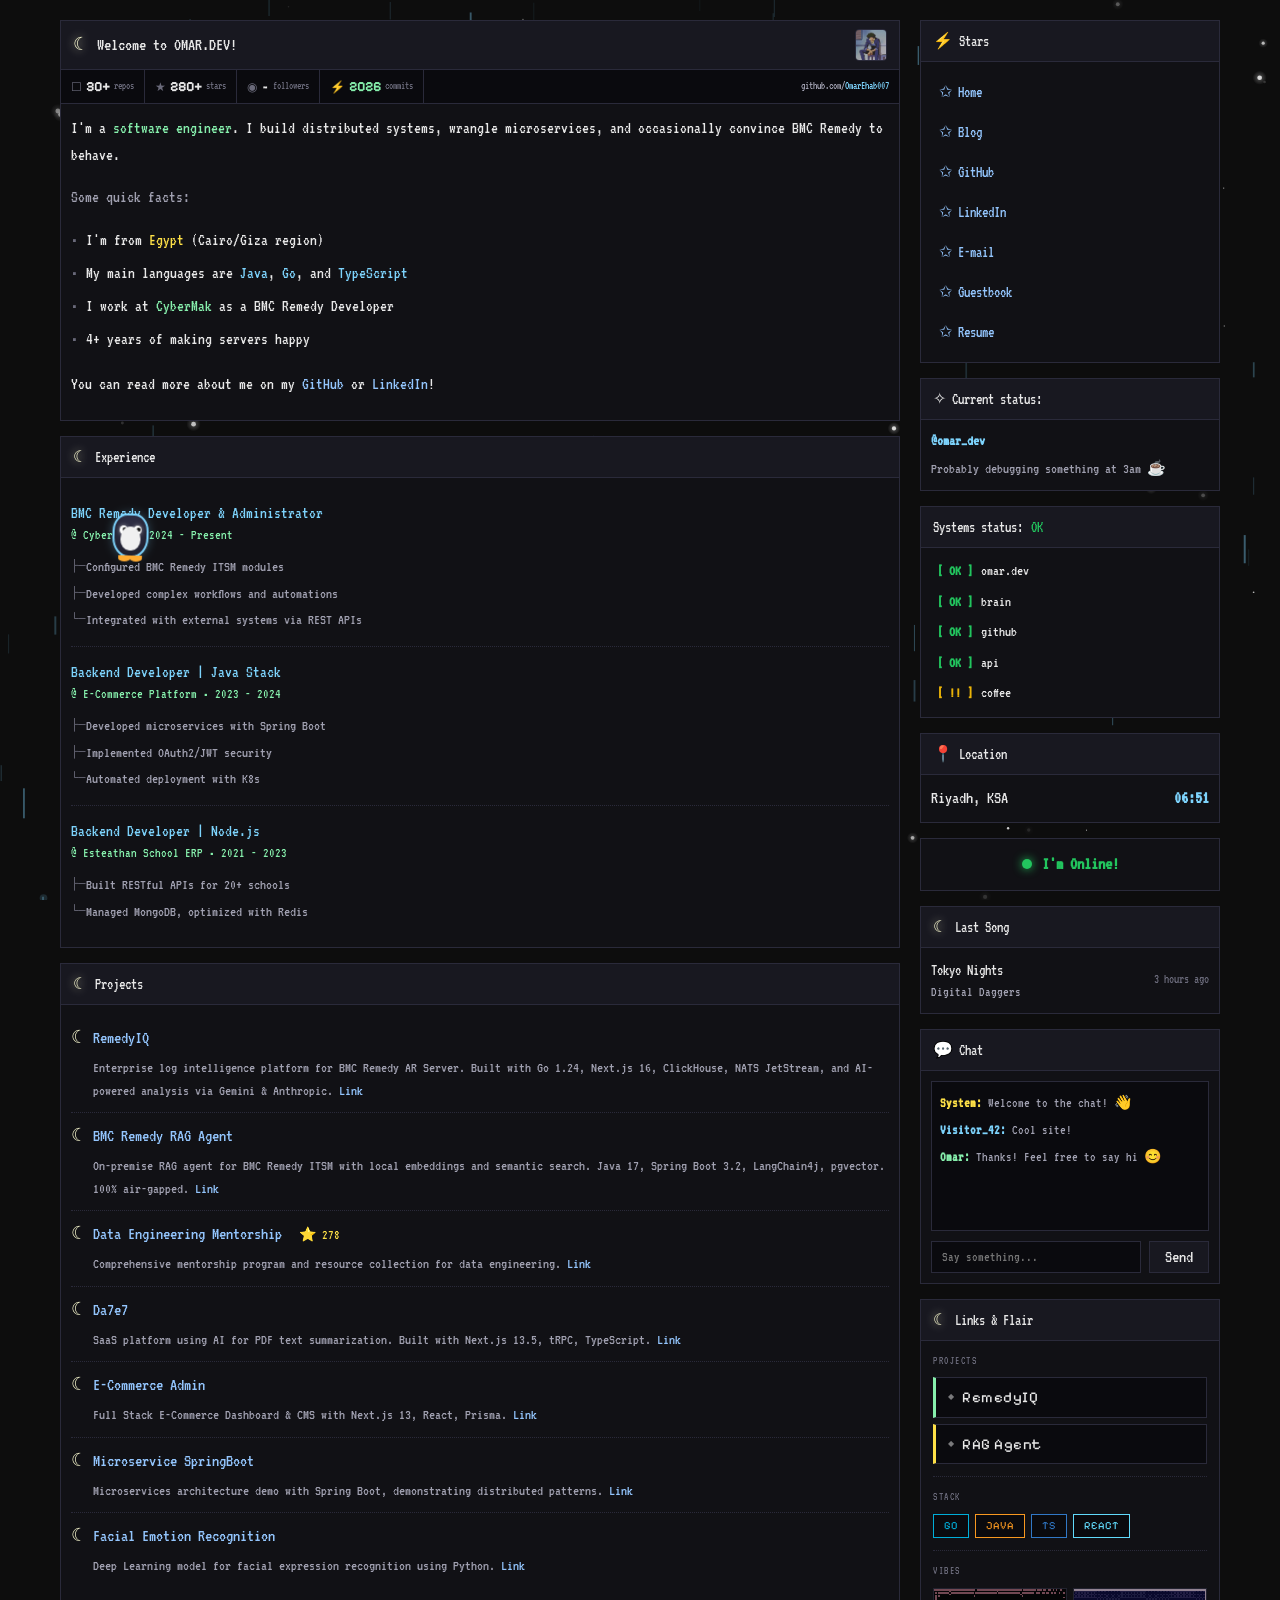
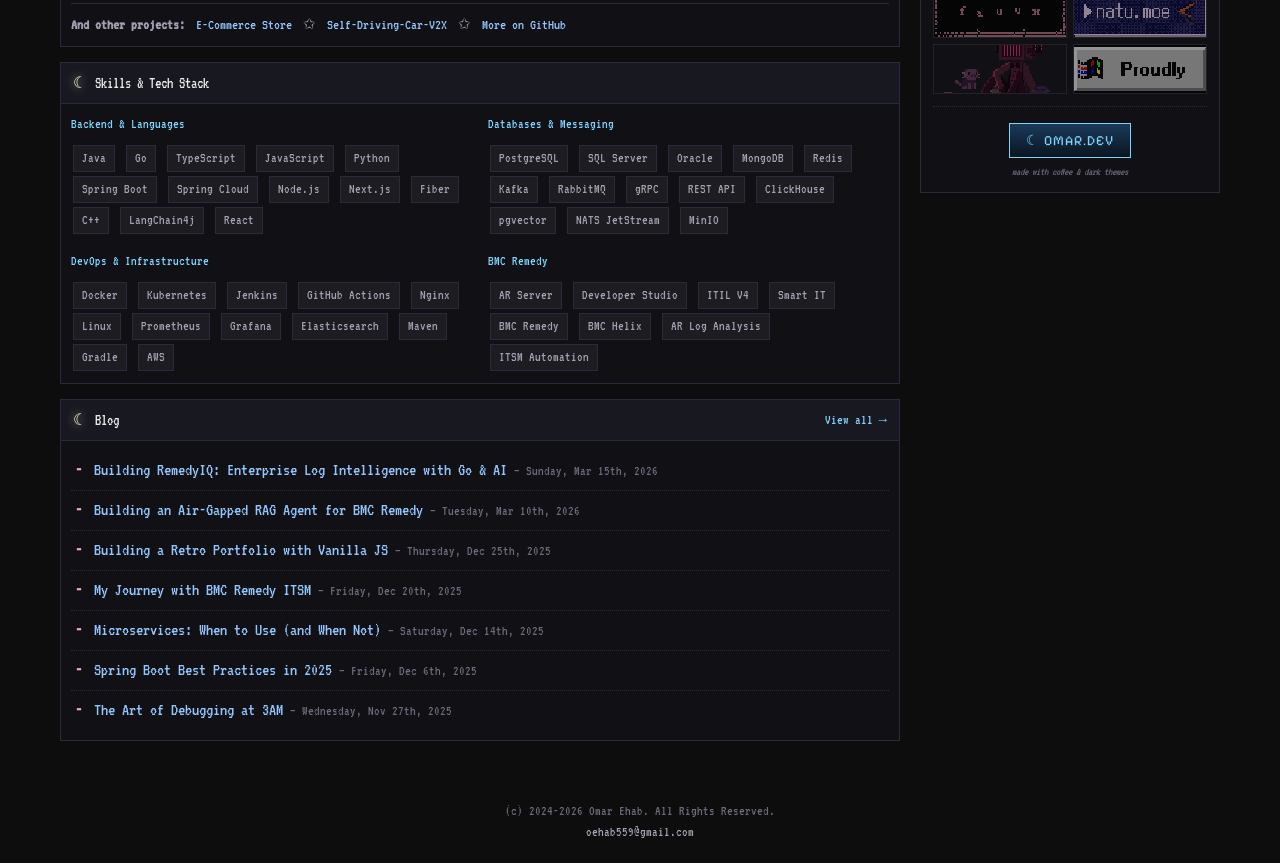
==== commit 15d00e6d: "feat: replace mood tracker with live GitHub stats bar Fetch repos, stars, followers from GitHub API " ====
--- a/index.html
+++ b/index.html
@@ -30,26 +30,49 @@
       <!-- Welcome Box -->
       <div class="box welcome-box">
         <div class="box-header">
-          <img src="./assets/images/moon.png" alt="" class="moon-icon" onerror="this.outerHTML='☾'">
+          <span class="moon-inline">☾</span>
           Welcome to OMAR.DEV!
           <img src="./assets/images/new-profile pic.png" alt="Omar" class="avatar-small" onerror="this.style.display='none'">
-          <a href="#" class="mood-link" id="mood-tracker" title="Mood tracker">[ +0.72 / -0.28 ]</a>
-        </div>
+        </div>
+
+        <!-- GitHub Stats Bar -->
+        <div class="gh-stats-bar" id="gh-stats-bar">
+          <a href="https://github.com/OmarEhab007" target="_blank" class="gh-stat" title="Public repos">
+            <span class="gh-stat-icon">&#9744;</span>
+            <span class="gh-stat-val" id="gh-repos">--</span>
+            <span class="gh-stat-label">repos</span>
+          </a>
+          <a href="https://github.com/OmarEhab007?tab=stars" target="_blank" class="gh-stat" title="Total stars earned">
+            <span class="gh-stat-icon">&#9733;</span>
+            <span class="gh-stat-val" id="gh-stars">--</span>
+            <span class="gh-stat-label">stars</span>
+          </a>
+          <a href="https://github.com/OmarEhab007?tab=followers" target="_blank" class="gh-stat" title="Followers">
+            <span class="gh-stat-icon">&#9673;</span>
+            <span class="gh-stat-val" id="gh-followers">--</span>
+            <span class="gh-stat-label">followers</span>
+          </a>
+          <div class="gh-stat gh-stat-streak" title="Days coding this year">
+            <span class="gh-stat-icon">&#9889;</span>
+            <span class="gh-stat-val" id="gh-year-commits">--</span>
+            <span class="gh-stat-label">commits</span>
+          </div>
+          <a href="https://github.com/OmarEhab007" target="_blank" class="gh-stat gh-stat-link" title="View on GitHub">
+            <span class="gh-stat-label">github.com/<span class="text-cyan">OmarEhab007</span></span>
+          </a>
+        </div>
+
         <div class="box-content welcome-content">
-          <!-- <p>This is my <span class="highlight-text">li</span>t<span class="highlight-text">t</span>le website and portfolio with the old web aesthetic.</p> -->
-          
           <p>I'm a <span class="text-green">software engineer</span>. I build distributed systems, wrangle microservices, and occasionally convince BMC Remedy to behave.</p>
-          
+
           <p class="quick-facts-title">Some quick facts:</p>
           <ul class="quick-facts">
             <li>I'm from <span class="text-yellow">Egypt</span> (Cairo/Giza region)</li>
             <li>My main languages are <span class="text-cyan">Java</span>, <span class="text-cyan">Go</span>, and <span class="text-cyan">TypeScript</span></li>
-            <!-- <li>I love <span class="moon-inline">☾</span> the Moon and dark themes</li> -->
             <li>I work at <span class="text-green">CyberMak</span> as a BMC Remedy Developer</li>
             <li>4+ years of making servers happy</li>
-            <!-- <li>Coffee consumption: <span class="text-yellow">Critical</span></li> -->
           </ul>
-          
+
           <p>You can read more about me on my <a href="https://github.com/OmarEhab007" target="_blank">GitHub</a> or <a href="https://www.linkedin.com/in/omar-e-a94808144/" target="_blank">LinkedIn</a>!</p>
         </div>
       </div>
--- a/assets/css/style.css
+++ b/assets/css/style.css
@@ -189,27 +189,97 @@
   font-size: 18px;
 }
 
-.moon-icon {
-  width: 20px;
-  height: 20px;
-  image-rendering: pixelated;
-}
-
 .avatar-small {
   width: 32px;
   height: 32px;
   border-radius: 4px;
   margin-left: auto;
-}
-
-.mood-link {
-  font-size: 14px;
+  border: 1px solid var(--border-main);
+}
+
+/*-- GitHub Stats Bar --*/
+
+.gh-stats-bar {
+  display: flex;
+  align-items: center;
+  gap: 0;
+  padding: 0;
+  background: var(--bg-input);
+  border-bottom: 1px solid var(--border-main);
+  font-size: 13px;
+  overflow-x: auto;
+}
+
+.gh-stat {
+  display: flex;
+  align-items: center;
+  gap: 4px;
+  padding: 6px 10px;
+  color: var(--text-secondary);
+  text-decoration: none;
+  border-right: 1px solid var(--border-main);
+  white-space: nowrap;
+  transition: all 0.2s cubic-bezier(0.4, 0, 0.2, 1);
+}
+
+.gh-stat:hover {
+  background: rgba(125, 211, 252, 0.08);
+  color: var(--text-cyan);
+}
+
+.gh-stat-icon {
+  font-size: 12px;
+  color: var(--text-dim);
+}
+
+.gh-stat:hover .gh-stat-icon {
+  color: var(--text-cyan);
+}
+
+.gh-stat-val {
+  color: var(--text-primary);
+  font-weight: bold;
+  font-family: var(--font-pixel);
+  font-size: 14px;
+}
+
+.gh-stat-label {
+  color: var(--text-dim);
+  font-size: 11px;
+}
+
+.gh-stat-streak .gh-stat-icon {
+  color: var(--text-yellow);
+}
+
+.gh-stat-streak .gh-stat-val {
   color: var(--text-green);
-  margin-left: 10px;
-}
-
-.mood-link:hover {
-  color: var(--text-yellow);
+}
+
+.gh-stat-link {
+  margin-left: auto;
+  border-right: none;
+  font-size: 12px;
+}
+
+.gh-stat-link .gh-stat-label {
+  color: var(--text-secondary);
+}
+
+/* Loading shimmer */
+.gh-stat-val.loading {
+  background: linear-gradient(90deg, var(--border-main) 25%, var(--border-hover) 50%, var(--border-main) 75%);
+  background-size: 200% 100%;
+  animation: shimmer 1.5s infinite;
+  border-radius: 2px;
+  color: transparent;
+  min-width: 20px;
+  display: inline-block;
+}
+
+@keyframes shimmer {
+  0% { background-position: 200% 0; }
+  100% { background-position: -200% 0; }
 }
 
 .welcome-content {
@@ -1130,9 +1200,147 @@
   .welcome-content {
     font-size: 15px;
   }
+
+  .gh-stats-bar {
+    flex-wrap: wrap;
+  }
+
+  .gh-stat-link {
+    width: 100%;
+    border-top: 1px solid var(--border-main);
+    border-right: none;
+    justify-content: center;
+  }
   
   .flair-badges {
     justify-content: center;
+  }
+}
+
+/*-----------------------------------*\
+  #WANDERING PENGUIN
+\*-----------------------------------*/
+
+.wandering-penguin {
+  position: fixed;
+  top: 0;
+  left: 0;
+  z-index: 999;
+  cursor: pointer;
+  pointer-events: auto;
+  will-change: transform;
+  transition: filter 0.3s;
+}
+
+.wandering-penguin:hover {
+  filter: drop-shadow(0 0 12px rgba(125, 211, 252, 0.8)) drop-shadow(0 0 20px rgba(125, 211, 252, 0.4));
+}
+
+.penguin-body {
+  position: relative;
+  width: 36px;
+  height: 44px;
+  background: #2d2d42;
+  border-radius: 40% 40% 45% 45%;
+  border: 2px solid #7dd3fc;
+  box-shadow: 0 0 10px rgba(125, 211, 252, 0.3), inset 0 -8px 12px rgba(0, 0, 0, 0.3);
+  overflow: visible;
+}
+
+.penguin-belly {
+  position: absolute;
+  bottom: 5px;
+  left: 50%;
+  transform: translateX(-50%);
+  width: 20px;
+  height: 24px;
+  background: #f0f0f0;
+  border-radius: 50% 50% 45% 45%;
+}
+
+.penguin-eye {
+  position: absolute;
+  top: 10px;
+  width: 8px;
+  height: 9px;
+  background: #fff;
+  border-radius: 50%;
+  box-shadow: 0 0 4px rgba(255, 255, 255, 0.5);
+}
+
+.penguin-eye::after {
+  content: '';
+  position: absolute;
+  top: 2px;
+  right: 1px;
+  width: 4px;
+  height: 4px;
+  background: #111;
+  border-radius: 50%;
+}
+
+.penguin-eye-left {
+  left: 5px;
+}
+
+.penguin-eye-right {
+  right: 5px;
+}
+
+.penguin-beak {
+  position: absolute;
+  top: 18px;
+  left: 50%;
+  transform: translateX(-50%);
+  width: 0;
+  height: 0;
+  border-left: 6px solid transparent;
+  border-right: 6px solid transparent;
+  border-top: 7px solid #ffaa30;
+}
+
+.penguin-foot {
+  position: absolute;
+  bottom: -6px;
+  width: 12px;
+  height: 6px;
+  background: #ffaa30;
+  border-radius: 0 0 50% 50%;
+}
+
+.penguin-foot-left {
+  left: 3px;
+}
+
+.penguin-foot-right {
+  right: 3px;
+}
+
+/* Idle state - penguin looks around */
+.penguin-idle .penguin-eye::after {
+  animation: penguinLook 2s ease-in-out infinite;
+}
+
+@keyframes penguinLook {
+  0%, 100% { transform: translateX(0); }
+  30% { transform: translateX(-2px); }
+  70% { transform: translateX(2px); }
+}
+
+/* Jump on click */
+.penguin-jump {
+  animation: penguinJump 0.4s cubic-bezier(0.4, 0, 0.2, 1);
+}
+
+@keyframes penguinJump {
+  0%, 100% { margin-top: 0; }
+  50% { margin-top: -20px; }
+}
+
+/* Reduced motion */
+@media (prefers-reduced-motion: reduce) {
+  .wandering-penguin {
+    display: none;
   }
 }
 
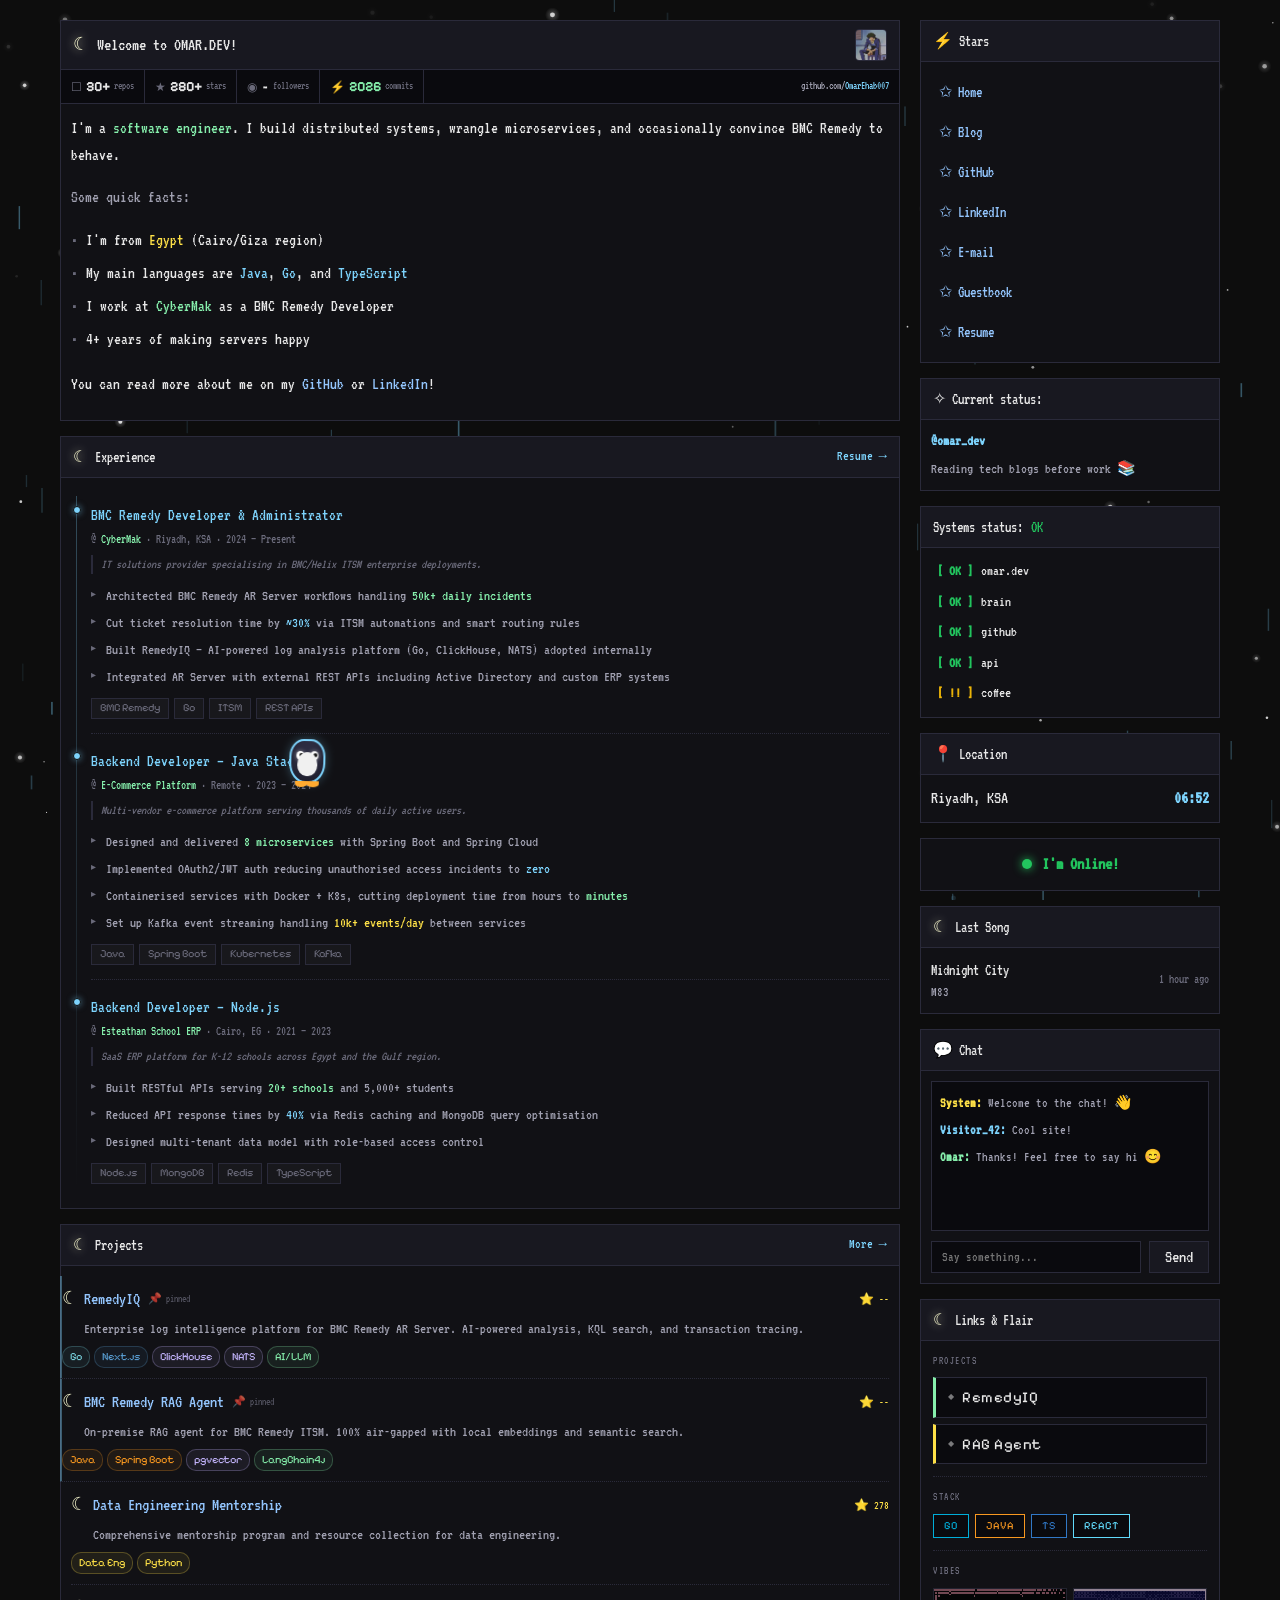
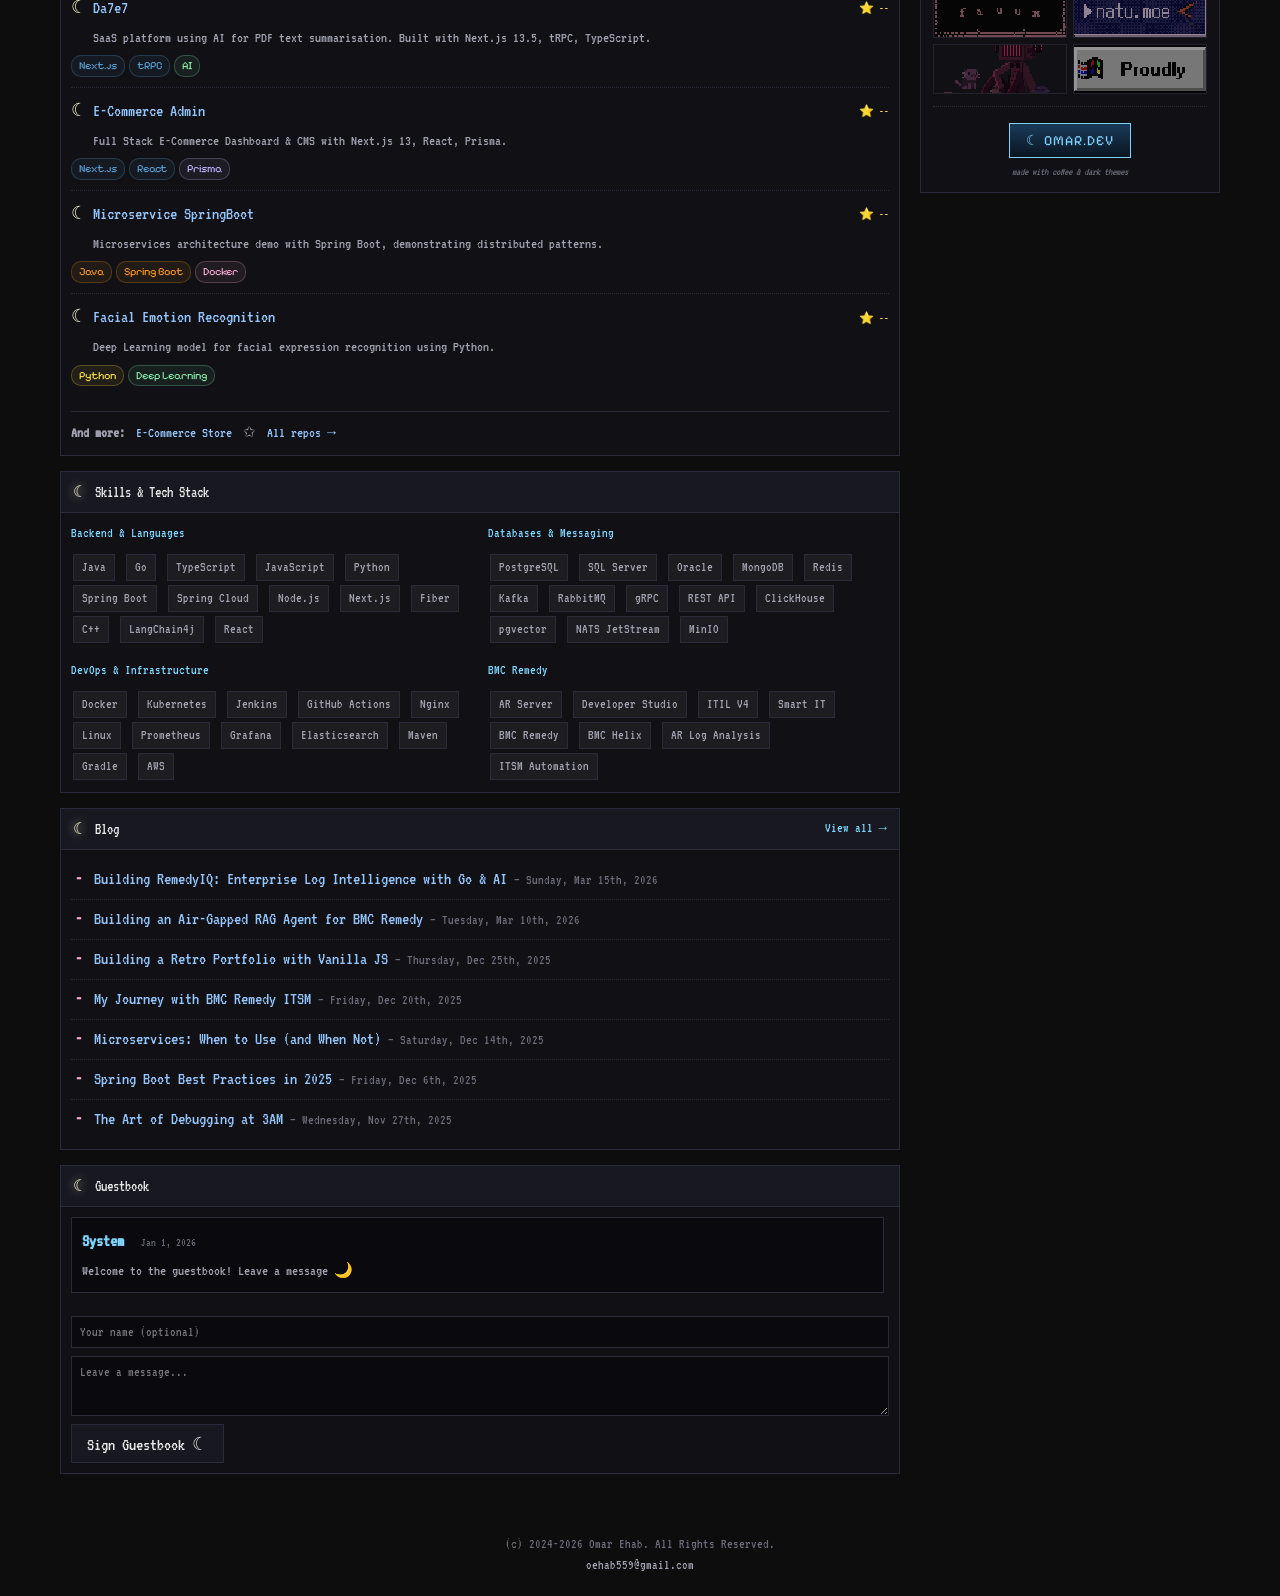
==== commit 23ab2c97: "feat: comprehensive portfolio enhancement Priority 1 - Visibility & Credibility: - Add SEO meta tags" ====
--- a/index.html
+++ b/index.html
@@ -3,16 +3,37 @@
 <head>
   <meta charset="UTF-8">
   <meta name="viewport" content="width=device-width, initial-scale=1.0">
-  <title>OMAR.DEV - Welcome!</title>
-  
+  <title>OMAR.DEV — Software Engineer</title>
+
+  <!-- SEO -->
+  <meta name="description" content="Omar Ehab — Software Engineer from Egypt. Backend developer specialising in Java, Go, TypeScript, distributed systems, microservices, and BMC Remedy ITSM. Based in Riyadh, KSA.">
+  <meta name="author" content="Omar Ehab">
+  <meta name="keywords" content="Omar Ehab, software engineer, backend developer, Java, Go, TypeScript, Spring Boot, BMC Remedy, distributed systems, microservices, Riyadh, Egypt">
+
+  <!-- Open Graph -->
+  <meta property="og:type" content="website">
+  <meta property="og:url" content="https://omar.dev/">
+  <meta property="og:title" content="OMAR.DEV — Software Engineer">
+  <meta property="og:description" content="Backend developer specialising in Java, Go, TypeScript, distributed systems, and BMC Remedy ITSM. Building things that scale.">
+  <meta property="og:image" content="https://omar.dev/assets/images/new-profile-pic.png">
+
+  <!-- Twitter Card -->
+  <meta name="twitter:card" content="summary">
+  <meta name="twitter:title" content="OMAR.DEV — Software Engineer">
+  <meta name="twitter:description" content="Backend developer specialising in Java, Go, TypeScript, distributed systems, and BMC Remedy ITSM.">
+  <meta name="twitter:image" content="https://omar.dev/assets/images/new-profile-pic.png">
+
   <!-- Favicon -->
   <link rel="icon" href="./assets/images/neon-o-icon.svg" type="image/svg+xml">
-  <link rel="alternate icon" href="./assets/images/logo-2.png" type="image/png">
+  <link rel="alternate icon" href="./assets/images/favicon.ico" type="image/x-icon">
   
   <!-- Google Fonts -->
   <link rel="preconnect" href="https://fonts.googleapis.com">
   <link rel="preconnect" href="https://fonts.gstatic.com" crossorigin>
   <link href="https://fonts.googleapis.com/css2?family=VT323&family=Pixelify+Sans:wght@400;500;600&display=swap" rel="stylesheet">
+
+  <!-- RSS Feed -->
+  <link rel="alternate" type="application/rss+xml" title="OMAR.DEV Blog" href="./feed.xml">
   
   <!-- Stylesheet -->
   <link rel="stylesheet" href="./assets/css/style.css">
@@ -32,7 +53,7 @@
         <div class="box-header">
           <span class="moon-inline">☾</span>
           Welcome to OMAR.DEV!
-          <img src="./assets/images/new-profile pic.png" alt="Omar" class="avatar-small" onerror="this.style.display='none'">
+          <img src="./assets/images/new-profile-pic.png" alt="Omar" class="avatar-small" onerror="this.style.display='none'">
         </div>
 
         <!-- GitHub Stats Bar -->
@@ -81,33 +102,73 @@
       <div class="box experience-box">
         <div class="box-header">
           <span class="moon-inline">☾</span> Experience
-        </div>
-        <div class="box-content">
-          <div class="exp-item">
-            <div class="exp-title">BMC Remedy Developer & Administrator</div>
-            <div class="exp-meta">@ CyberMak • 2024 - Present</div>
-            <ul class="exp-list">
-              <li>Configured BMC Remedy ITSM modules</li>
-              <li>Developed complex workflows and automations</li>
-              <li>Integrated with external systems via REST APIs</li>
-            </ul>
-          </div>
-          <div class="exp-item">
-            <div class="exp-title">Backend Developer | Java Stack</div>
-            <div class="exp-meta">@ E-Commerce Platform • 2023 - 2024</div>
-            <ul class="exp-list">
-              <li>Developed microservices with Spring Boot</li>
-              <li>Implemented OAuth2/JWT security</li>
-              <li>Automated deployment with K8s</li>
-            </ul>
-          </div>
-          <div class="exp-item">
-            <div class="exp-title">Backend Developer | Node.js</div>
-            <div class="exp-meta">@ Esteathan School ERP • 2021 - 2023</div>
-            <ul class="exp-list">
-              <li>Built RESTful APIs for 20+ schools</li>
-              <li>Managed MongoDB, optimized with Redis</li>
-            </ul>
+          <a href="./Omar_Ehab_resume.pdf" target="_blank" class="view-all-link" title="Full Resume">Resume →</a>
+        </div>
+        <div class="box-content">
+          <div class="exp-timeline">
+
+            <div class="exp-item">
+              <div class="exp-dot"></div>
+              <div class="exp-body">
+                <div class="exp-title">BMC Remedy Developer & Administrator</div>
+                <div class="exp-meta">@ <span class="exp-company">CyberMak</span> · Riyadh, KSA · 2024 – Present</div>
+                <p class="exp-company-desc">IT solutions provider specialising in BMC/Helix ITSM enterprise deployments.</p>
+                <ul class="exp-list">
+                  <li>Architected BMC Remedy AR Server workflows handling <span class="text-green">50k+ daily incidents</span></li>
+                  <li>Cut ticket resolution time by <span class="text-cyan">~30%</span> via ITSM automations and smart routing rules</li>
+                  <li>Built RemedyIQ — AI-powered log analysis platform (Go, ClickHouse, NATS) adopted internally</li>
+                  <li>Integrated AR Server with external REST APIs including Active Directory and custom ERP systems</li>
+                </ul>
+                <div class="exp-tags">
+                  <span class="exp-tag">BMC Remedy</span>
+                  <span class="exp-tag">Go</span>
+                  <span class="exp-tag">ITSM</span>
+                  <span class="exp-tag">REST APIs</span>
+                </div>
+              </div>
+            </div>
+
+            <div class="exp-item">
+              <div class="exp-dot"></div>
+              <div class="exp-body">
+                <div class="exp-title">Backend Developer — Java Stack</div>
+                <div class="exp-meta">@ <span class="exp-company">E-Commerce Platform</span> · Remote · 2023 – 2024</div>
+                <p class="exp-company-desc">Multi-vendor e-commerce platform serving thousands of daily active users.</p>
+                <ul class="exp-list">
+                  <li>Designed and delivered <span class="text-green">8 microservices</span> with Spring Boot and Spring Cloud</li>
+                  <li>Implemented OAuth2/JWT auth reducing unauthorised access incidents to <span class="text-cyan">zero</span></li>
+                  <li>Containerised services with Docker + K8s, cutting deployment time from hours to <span class="text-green">minutes</span></li>
+                  <li>Set up Kafka event streaming handling <span class="text-yellow">10k+ events/day</span> between services</li>
+                </ul>
+                <div class="exp-tags">
+                  <span class="exp-tag">Java</span>
+                  <span class="exp-tag">Spring Boot</span>
+                  <span class="exp-tag">Kubernetes</span>
+                  <span class="exp-tag">Kafka</span>
+                </div>
+              </div>
+            </div>
+
+            <div class="exp-item">
+              <div class="exp-dot"></div>
+              <div class="exp-body">
+                <div class="exp-title">Backend Developer — Node.js</div>
+                <div class="exp-meta">@ <span class="exp-company">Esteathan School ERP</span> · Cairo, EG · 2021 – 2023</div>
+                <p class="exp-company-desc">SaaS ERP platform for K-12 schools across Egypt and the Gulf region.</p>
+                <ul class="exp-list">
+                  <li>Built RESTful APIs serving <span class="text-green">20+ schools</span> and 5,000+ students</li>
+                  <li>Reduced API response times by <span class="text-cyan">40%</span> via Redis caching and MongoDB query optimisation</li>
+                  <li>Designed multi-tenant data model with role-based access control</li>
+                </ul>
+                <div class="exp-tags">
+                  <span class="exp-tag">Node.js</span>
+                  <span class="exp-tag">MongoDB</span>
+                  <span class="exp-tag">Redis</span>
+                  <span class="exp-tag">TypeScript</span>
+                </div>
+              </div>
+            </div>
+
           </div>
         </div>
       </div>
@@ -116,59 +177,117 @@
       <div class="box projects-box">
         <div class="box-header">
           <span class="moon-inline">☾</span> Projects
+          <a href="https://github.com/OmarEhab007" target="_blank" class="view-all-link" title="More on GitHub">More →</a>
         </div>
         <div class="box-content">
           <ul class="projects-list">
-            <li>
-              <a href="https://github.com/OmarEhab007/RemedyIQ" target="_blank" class="project-link">
-                <span class="project-icon">☾</span> RemedyIQ
-              </a>
-              <p class="project-desc">Enterprise log intelligence platform for BMC Remedy AR Server. Built with Go 1.24, Next.js 16, ClickHouse, NATS JetStream, and AI-powered analysis via Gemini & Anthropic. <a href="https://github.com/OmarEhab007/RemedyIQ" target="_blank">Link</a></p>
-            </li>
-            <li>
-              <a href="https://github.com/OmarEhab007/bmc-remedy-rag-agent" target="_blank" class="project-link">
-                <span class="project-icon">☾</span> BMC Remedy RAG Agent
-              </a>
-              <p class="project-desc">On-premise RAG agent for BMC Remedy ITSM with local embeddings and semantic search. Java 17, Spring Boot 3.2, LangChain4j, pgvector. 100% air-gapped. <a href="https://github.com/OmarEhab007/bmc-remedy-rag-agent" target="_blank">Link</a></p>
-            </li>
-            <li>
-              <a href="https://github.com/OmarEhab007/Data_Engineering_Mentorship" target="_blank" class="project-link">
-                <span class="project-icon">☾</span> Data Engineering Mentorship
-              </a>
-              <span class="project-stars">⭐ 278</span>
-              <p class="project-desc">Comprehensive mentorship program and resource collection for data engineering. <a href="https://github.com/OmarEhab007/Data_Engineering_Mentorship" target="_blank">Link</a></p>
-            </li>
-            <li>
-              <a href="https://github.com/OmarEhab007/Da7e7" target="_blank" class="project-link">
-                <span class="project-icon">☾</span> Da7e7
-              </a>
-              <p class="project-desc">SaaS platform using AI for PDF text summarization. Built with Next.js 13.5, tRPC, TypeScript. <a href="https://github.com/OmarEhab007/Da7e7" target="_blank">Link</a></p>
-            </li>
-            <li>
-              <a href="https://github.com/OmarEhab007/ecommerce-admin" target="_blank" class="project-link">
-                <span class="project-icon">☾</span> E-Commerce Admin
-              </a>
-              <p class="project-desc">Full Stack E-Commerce Dashboard & CMS with Next.js 13, React, Prisma. <a href="https://github.com/OmarEhab007/ecommerce-admin" target="_blank">Link</a></p>
-            </li>
-            <li>
-              <a href="https://github.com/OmarEhab007/Microservice-SpringBoot" target="_blank" class="project-link">
-                <span class="project-icon">☾</span> Microservice SpringBoot
-              </a>
-              <p class="project-desc">Microservices architecture demo with Spring Boot, demonstrating distributed patterns. <a href="https://github.com/OmarEhab007/Microservice-SpringBoot" target="_blank">Link</a></p>
-            </li>
-            <li>
-              <a href="https://github.com/OmarEhab007/Facial-emotion-recognition" target="_blank" class="project-link">
-                <span class="project-icon">☾</span> Facial Emotion Recognition
-              </a>
-              <p class="project-desc">Deep Learning model for facial expression recognition using Python. <a href="https://github.com/OmarEhab007/Facial-emotion-recognition" target="_blank">Link</a></p>
+            <li class="project-item project-pinned" data-repo="OmarEhab007/RemedyIQ">
+              <div class="project-header">
+                <a href="https://github.com/OmarEhab007/RemedyIQ" target="_blank" class="project-link">
+                  <span class="project-icon">☾</span> RemedyIQ
+                </a>
+                <span class="project-pin-badge">📌 pinned</span>
+                <span class="project-stars-badge" id="stars-RemedyIQ">⭐ --</span>
+              </div>
+              <p class="project-desc">Enterprise log intelligence platform for BMC Remedy AR Server. AI-powered analysis, KQL search, and transaction tracing.</p>
+              <div class="project-tech">
+                <span class="tech-pill pill-go">Go</span>
+                <span class="tech-pill pill-ts">Next.js</span>
+                <span class="tech-pill pill-db">ClickHouse</span>
+                <span class="tech-pill pill-db">NATS</span>
+                <span class="tech-pill pill-ai">AI/LLM</span>
+              </div>
+            </li>
+            <li class="project-item project-pinned" data-repo="OmarEhab007/bmc-remedy-rag-agent">
+              <div class="project-header">
+                <a href="https://github.com/OmarEhab007/bmc-remedy-rag-agent" target="_blank" class="project-link">
+                  <span class="project-icon">☾</span> BMC Remedy RAG Agent
+                </a>
+                <span class="project-pin-badge">📌 pinned</span>
+                <span class="project-stars-badge" id="stars-bmc-remedy-rag-agent">⭐ --</span>
+              </div>
+              <p class="project-desc">On-premise RAG agent for BMC Remedy ITSM. 100% air-gapped with local embeddings and semantic search.</p>
+              <div class="project-tech">
+                <span class="tech-pill pill-java">Java</span>
+                <span class="tech-pill pill-java">Spring Boot</span>
+                <span class="tech-pill pill-db">pgvector</span>
+                <span class="tech-pill pill-ai">LangChain4j</span>
+              </div>
+            </li>
+            <li class="project-item" data-repo="OmarEhab007/Data_Engineering_Mentorship">
+              <div class="project-header">
+                <a href="https://github.com/OmarEhab007/Data_Engineering_Mentorship" target="_blank" class="project-link">
+                  <span class="project-icon">☾</span> Data Engineering Mentorship
+                </a>
+                <span class="project-stars-badge" id="stars-Data_Engineering_Mentorship">⭐ 278</span>
+              </div>
+              <p class="project-desc">Comprehensive mentorship program and resource collection for data engineering.</p>
+              <div class="project-tech">
+                <span class="tech-pill pill-data">Data Eng</span>
+                <span class="tech-pill pill-data">Python</span>
+              </div>
+            </li>
+            <li class="project-item" data-repo="OmarEhab007/Da7e7">
+              <div class="project-header">
+                <a href="https://github.com/OmarEhab007/Da7e7" target="_blank" class="project-link">
+                  <span class="project-icon">☾</span> Da7e7
+                </a>
+                <span class="project-stars-badge" id="stars-Da7e7">⭐ --</span>
+              </div>
+              <p class="project-desc">SaaS platform using AI for PDF text summarisation. Built with Next.js 13.5, tRPC, TypeScript.</p>
+              <div class="project-tech">
+                <span class="tech-pill pill-ts">Next.js</span>
+                <span class="tech-pill pill-ts">tRPC</span>
+                <span class="tech-pill pill-ai">AI</span>
+              </div>
+            </li>
+            <li class="project-item" data-repo="OmarEhab007/ecommerce-admin">
+              <div class="project-header">
+                <a href="https://github.com/OmarEhab007/ecommerce-admin" target="_blank" class="project-link">
+                  <span class="project-icon">☾</span> E-Commerce Admin
+                </a>
+                <span class="project-stars-badge" id="stars-ecommerce-admin">⭐ --</span>
+              </div>
+              <p class="project-desc">Full Stack E-Commerce Dashboard & CMS with Next.js 13, React, Prisma.</p>
+              <div class="project-tech">
+                <span class="tech-pill pill-ts">Next.js</span>
+                <span class="tech-pill pill-ts">React</span>
+                <span class="tech-pill pill-db">Prisma</span>
+              </div>
+            </li>
+            <li class="project-item" data-repo="OmarEhab007/Microservice-SpringBoot">
+              <div class="project-header">
+                <a href="https://github.com/OmarEhab007/Microservice-SpringBoot" target="_blank" class="project-link">
+                  <span class="project-icon">☾</span> Microservice SpringBoot
+                </a>
+                <span class="project-stars-badge" id="stars-Microservice-SpringBoot">⭐ --</span>
+              </div>
+              <p class="project-desc">Microservices architecture demo with Spring Boot, demonstrating distributed patterns.</p>
+              <div class="project-tech">
+                <span class="tech-pill pill-java">Java</span>
+                <span class="tech-pill pill-java">Spring Boot</span>
+                <span class="tech-pill pill-infra">Docker</span>
+              </div>
+            </li>
+            <li class="project-item" data-repo="OmarEhab007/Facial-emotion-recognition">
+              <div class="project-header">
+                <a href="https://github.com/OmarEhab007/Facial-emotion-recognition" target="_blank" class="project-link">
+                  <span class="project-icon">☾</span> Facial Emotion Recognition
+                </a>
+                <span class="project-stars-badge" id="stars-Facial-emotion-recognition">⭐ --</span>
+              </div>
+              <p class="project-desc">Deep Learning model for facial expression recognition using Python.</p>
+              <div class="project-tech">
+                <span class="tech-pill pill-data">Python</span>
+                <span class="tech-pill pill-ai">Deep Learning</span>
+              </div>
             </li>
           </ul>
           
           <div class="other-projects">
-            <strong>And other projects:</strong>
+            <strong>And more:</strong>
             <a href="https://github.com/OmarEhab007/ecommerce-store" target="_blank">E-Commerce Store</a> ✩
-            <a href="https://github.com/OmarEhab007" target="_blank">Self-Driving-Car-V2X</a> ✩
-            <a href="https://github.com/OmarEhab007" target="_blank">More on GitHub</a>
+            <a href="https://github.com/OmarEhab007" target="_blank">All repos →</a>
           </div>
         </div>
       </div>
@@ -288,6 +407,27 @@
           </ul>
         </div>
       </div>
+
+      <!-- Guestbook Box -->
+      <div class="box guestbook-box" id="guestbook">
+        <div class="box-header">
+          <span class="moon-inline">☾</span> Guestbook
+        </div>
+        <div class="box-content">
+          <div class="guestbook-entries" id="guestbook-entries">
+            <div class="gb-entry">
+              <span class="gb-name">System</span>
+              <span class="gb-date">Jan 1, 2026</span>
+              <p class="gb-msg">Welcome to the guestbook! Leave a message 🌙</p>
+            </div>
+          </div>
+          <form class="guestbook-form" onsubmit="return false;">
+            <input type="text" id="gb-name" placeholder="Your name (optional)" maxlength="30">
+            <textarea id="gb-message" placeholder="Leave a message..." maxlength="200" required></textarea>
+            <button type="button" id="gb-submit">Sign Guestbook ☾</button>
+          </form>
+        </div>
+      </div>
       
     </div>
     
--- a/assets/css/style.css
+++ b/assets/css/style.css
@@ -478,47 +478,114 @@
   #EXPERIENCE BOX
 \*-----------------------------------*/
 
+.exp-timeline {
+  position: relative;
+  padding-left: 20px;
+}
+
+.exp-timeline::before {
+  content: '';
+  position: absolute;
+  left: 5px;
+  top: 8px;
+  bottom: 8px;
+  width: 1px;
+  background: linear-gradient(to bottom, var(--text-cyan), transparent);
+  opacity: 0.3;
+}
+
 .exp-item {
-  padding: 12px 0;
+  position: relative;
+  padding: 14px 0;
   border-bottom: 1px dotted var(--border-main);
 }
 
 .exp-item:last-child {
   border-bottom: none;
+}
+
+.exp-dot {
+  position: absolute;
+  left: -18px;
+  top: 18px;
+  width: 8px;
+  height: 8px;
+  border-radius: 50%;
+  background: var(--text-cyan);
+  border: 1px solid var(--bg-dark);
+  box-shadow: 0 0 6px rgba(125, 211, 252, 0.5);
+}
+
+.exp-body {
+  /* content area */
 }
 
 .exp-title {
   font-size: 17px;
   color: var(--text-cyan);
+  margin-bottom: 3px;
 }
 
 .exp-meta {
-  font-size: 14px;
+  font-size: 13px;
+  color: var(--text-dim);
+  margin-bottom: 5px;
+}
+
+.exp-company {
   color: var(--text-green);
+}
+
+.exp-company-desc {
+  font-size: 13px;
+  color: var(--text-dim);
+  font-style: italic;
   margin-bottom: 8px;
+  border-left: 2px solid var(--border-main);
+  padding-left: 8px;
 }
 
 .exp-list {
   font-size: 15px;
   color: var(--text-secondary);
+  margin: 0 0 8px 0;
+  padding-left: 0;
 }
 
 .exp-list li {
-  padding: 2px 0;
+  padding: 3px 0;
   padding-left: 15px;
   position: relative;
+  line-height: 1.4;
 }
 
 .exp-list li::before {
-  content: '├─';
+  content: '▸';
   position: absolute;
   left: 0;
   color: var(--text-dim);
-  font-size: 12px;
+  font-size: 10px;
+  top: 5px;
 }
 
 .exp-list li:last-child::before {
-  content: '└─';
+  color: var(--text-dim);
+}
+
+.exp-tags {
+  display: flex;
+  flex-wrap: wrap;
+  gap: 5px;
+  margin-top: 8px;
+}
+
+.exp-tag {
+  font-size: 11px;
+  padding: 1px 8px;
+  border: 1px solid var(--border-main);
+  color: var(--text-dim);
+  background: rgba(255, 255, 255, 0.03);
+  font-family: var(--font-pixel);
 }
 
 /*-----------------------------------*\
@@ -1435,3 +1502,194 @@
     transition: none;
   }
 }
+
+/*-----------------------------------*\
+  #PROJECT CARDS ENHANCED
+\*-----------------------------------*/
+
+.project-item {
+  padding: 12px 0;
+  border-bottom: 1px dotted var(--border-main);
+  transition: all 0.2s ease;
+}
+
+.project-item:last-child {
+  border-bottom: none;
+}
+
+.project-item:hover {
+  background: rgba(125, 211, 252, 0.03);
+}
+
+.project-pinned {
+  border-left: 2px solid rgba(125, 211, 252, 0.4);
+  padding-left: 10px;
+  margin-left: -11px;
+}
+
+.project-header {
+  display: flex;
+  align-items: center;
+  gap: 8px;
+  flex-wrap: wrap;
+  margin-bottom: 4px;
+}
+
+.project-pin-badge {
+  font-size: 11px;
+  color: var(--text-dim);
+  opacity: 0.7;
+}
+
+.project-stars-badge {
+  font-size: 12px;
+  color: var(--text-yellow);
+  margin-left: auto;
+}
+
+.project-tech {
+  display: flex;
+  flex-wrap: wrap;
+  gap: 4px;
+  margin-top: 6px;
+}
+
+.tech-pill {
+  font-size: 11px;
+  padding: 1px 7px;
+  border-radius: 10px;
+  border: 1px solid;
+  font-family: var(--font-pixel);
+  line-height: 1.6;
+}
+
+.pill-go   { color: #79d4e0; border-color: rgba(121,212,224,0.25); background: rgba(121,212,224,0.07); }
+.pill-java { color: #f89820; border-color: rgba(248,152,32,0.25);  background: rgba(248,152,32,0.07);  }
+.pill-ts   { color: #5a9fd4; border-color: rgba(90,159,212,0.25);  background: rgba(90,159,212,0.07);  }
+.pill-db   { color: #c4b5fd; border-color: rgba(196,181,253,0.25); background: rgba(196,181,253,0.07); }
+.pill-ai   { color: #86efac; border-color: rgba(134,239,172,0.25); background: rgba(134,239,172,0.07); }
+.pill-data { color: #fde047; border-color: rgba(253,224,71,0.25);  background: rgba(253,224,71,0.07);  }
+.pill-infra{ color: #f9a8d4; border-color: rgba(249,168,212,0.25); background: rgba(249,168,212,0.07); }
+
+/*-----------------------------------*\
+  #READING TIME & BLOG ENHANCEMENTS
+\*-----------------------------------*/
+
+.blog-entry-reading-time {
+  font-size: 12px;
+  color: var(--text-dim);
+  margin-left: 8px;
+}
+
+.post-reading-time {
+  font-size: 13px;
+  color: var(--text-dim);
+  margin-left: 12px;
+}
+
+/*-----------------------------------*\
+  #404 PAGE
+\*-----------------------------------*/
+
+.page-404 {
+  display: flex;
+  flex-direction: column;
+  align-items: center;
+  justify-content: center;
+  min-height: 60vh;
+  text-align: center;
+  gap: 16px;
+}
+
+.page-404 h1 {
+  font-size: 80px;
+  color: var(--text-cyan);
+  text-shadow: 0 0 20px rgba(125, 211, 252, 0.4);
+  line-height: 1;
+}
+
+.page-404 p {
+  font-size: 22px;
+  color: var(--text-secondary);
+}
+
+.page-404 a {
+  font-size: 18px;
+  border: 1px solid var(--text-cyan);
+  padding: 6px 20px;
+}
+
+.page-404 a:hover {
+  background: rgba(125, 211, 252, 0.1);
+}
+
+/*-----------------------------------*\
+  #BLOG PREV/NEXT NAV
+\*-----------------------------------*/
+
+.post-nav {
+  display: flex;
+  justify-content: space-between;
+  gap: 16px;
+  margin-top: 24px;
+  padding-top: 16px;
+  border-top: 1px solid var(--border-main);
+  font-size: 15px;
+}
+
+.post-nav a {
+  max-width: 48%;
+  color: var(--text-secondary);
+  line-height: 1.4;
+}
+
+.post-nav a:hover {
+  color: var(--text-cyan);
+}
+
+.post-nav .nav-prev { text-align: left; }
+.post-nav .nav-next { text-align: right; margin-left: auto; }
+
+.post-nav-label {
+  display: block;
+  font-size: 11px;
+  color: var(--text-dim);
+  margin-bottom: 2px;
+  text-transform: uppercase;
+  letter-spacing: 0.5px;
+}
+
+/*-----------------------------------*\
+  #BLOG SEARCH
+\*-----------------------------------*/
+
+.blog-search-wrap {
+  margin-bottom: 20px;
+}
+
+.blog-search-input {
+  width: 100%;
+  background: var(--bg-input);
+  border: 1px solid var(--border-main);
+  color: var(--text-primary);
+  padding: 8px 14px;
+  font-size: 16px;
+  font-family: var(--font-main);
+  transition: border-color var(--transition);
+}
+
+.blog-search-input:focus {
+  outline: none;
+  border-color: var(--text-cyan);
+}
+
+.blog-search-input::placeholder {
+  color: var(--text-dim);
+}
+
+.blog-no-results {
+  color: var(--text-dim);
+  font-size: 16px;
+  padding: 20px 0;
+  text-align: center;
+}
